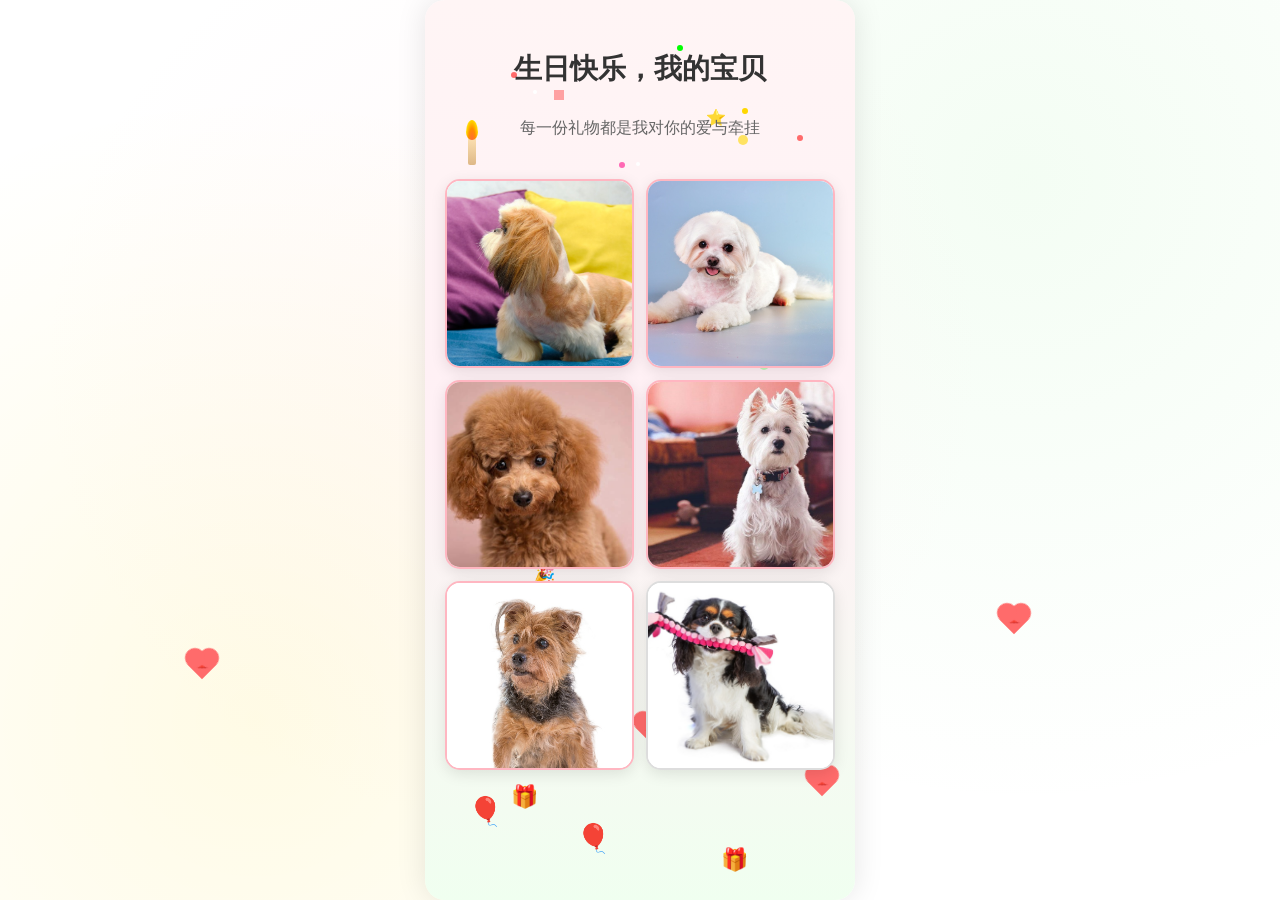
==== index.html @ 4d5ad3cc "Add multiple card designs with scratch effects and enlargement feature" ====
<!DOCTYPE html>
<html lang="zh-CN">
<head>
    <meta charset="UTF-8">
    <meta name="viewport" content="width=device-width, initial-scale=1.0, maximum-scale=1.0, user-scalable=no">
    <title>生日快乐，我的宝贝</title>
    <style>
        * {
            margin: 0;
            padding: 0;
            box-sizing: border-box;
        }
        
        body {
            font-family: 'Arial', sans-serif;
            background: linear-gradient(135deg, #f9f5e9 0%, #e8f5e8 100%);
            min-height: 100vh;
            overflow-x: hidden;
            background-image:
                radial-gradient(circle at 20% 80%, rgba(255, 215, 0, 0.1) 0%, transparent 50%),
                radial-gradient(circle at 80% 20%, rgba(144, 238, 144, 0.1) 0%, transparent 50%),
                radial-gradient(circle at 40% 40%, rgba(255, 192, 203, 0.1) 0%, transparent 50%);
        }

        /* 主页面样式 */
        .main-container {
            max-width: 430px;
            margin: 0 auto;
            padding: 20px;
            min-height: 100vh;
            background: linear-gradient(180deg, #fff5f5 0%, #fff0f5 50%, #f0fff0 100%);
            position: relative;
            box-shadow: 0 0 30px rgba(0, 0, 0, 0.1);
            border-radius: 20px;
            overflow: hidden;
        }

        .birthday-bg {
            position: absolute;
            top: 0;
            left: 0;
            width: 100%;
            height: 100%;
            pointer-events: none;
            z-index: 0;
        }

        .candle {
            position: absolute;
            width: 8px;
            height: 30px;
            background: linear-gradient(180deg, #ffe4b5 0%, #deb887 100%);
            border-radius: 2px;
        }

        .candle::before {
            content: '';
            position: absolute;
            top: -15px;
            left: 50%;
            transform: translateX(-50%);
            width: 12px;
            height: 20px;
            background: radial-gradient(ellipse at bottom, #ff6b35 0%, #ff8c00 40%, #ffd700 70%, transparent 100%);
            border-radius: 50% 50% 50% 50% / 60% 60% 40% 40%;
            animation: flicker 0.5s ease-in-out infinite alternate;
        }

        @keyframes flicker {
            0% { transform: translateX(-50%) scale(1) rotate(-2deg); opacity: 1; }
            50% { transform: translateX(-50%) scale(1.1, 0.9) rotate(1deg); opacity: 0.9; }
            100% { transform: translateX(-50%) scale(0.95, 1.05) rotate(-1deg); opacity: 1; }
        }

        .candle:nth-child(1) { top: 15%; left: 10%; }
        .candle:nth-child(2) { top: 25%; right: 15%; }
        .candle:nth-child(3) { top: 45%; left: 5%; }
        .candle:nth-child(4) { top: 55%; right: 8%; }

        .bell {
            position: absolute;
            font-size: 20px;
            animation: swing 1s ease-in-out infinite;
        }

        @keyframes swing {
            0%, 100% { transform: rotate(-15deg); }
            50% { transform: rotate(15deg); }
        }

        .bell:nth-child(5) { top: 20%; left: 20%; animation-delay: 0.1s; }
        .bell:nth-child(6) { top: 35%; right: 10%; animation-delay: 0.3s; }

        .confetti {
            position: absolute;
            width: 10px;
            height: 10px;
            opacity: 0.6;
        }

        .confetti:nth-child(7) {
            top: 10%;
            left: 30%;
            background: #ff6b6b;
            animation: fall 3s linear infinite;
        }

        .confetti:nth-child(8) {
            top: 15%;
            right: 25%;
            background: #ffd700;
            border-radius: 50%;
            animation: fall 4s linear infinite;
            animation-delay: 0.5s;
        }

        .confetti:nth-child(9) {
            top: 30%;
            left: 15%;
            background: #ff69b4;
            animation: fall 3.5s linear infinite;
            animation-delay: 1s;
        }

        .confetti:nth-child(10) {
            top: 40%;
            right: 20%;
            background: #98fb98;
            border-radius: 50%;
            animation: fall 4.5s linear infinite;
            animation-delay: 1.5s;
        }

        @keyframes fall {
            0% { transform: translateY(-10px) rotate(0deg); opacity: 0; }
            10% { opacity: 0.6; }
            90% { opacity: 0.6; }
            100% { transform: translateY(400px) rotate(360deg); opacity: 0; }
        }

        .star {
            position: absolute;
            font-size: 16px;
            animation: twinkle 2s ease-in-out infinite;
        }

        @keyframes twinkle {
            0%, 100% { opacity: 0.3; transform: scale(0.8); }
            50% { opacity: 1; transform: scale(1.2); }
        }

        .star:nth-child(11) { top: 12%; right: 30%; animation-delay: 0.2s; }
        .star:nth-child(12) { top: 50%; left: 8%; animation-delay: 0.7s; }
        .star:nth-child(13) { top: 60%; right: 15%; animation-delay: 1.2s; }

        .balloon {
            position: absolute;
            font-size: 28px;
            animation: float 4s ease-in-out infinite;
        }

        @keyframes float {
            0%, 100% { transform: translateY(0) rotate(-5deg); }
            50% { transform: translateY(-15px) rotate(5deg); }
        }

        .balloon:nth-child(14) { bottom: 8%; left: 10%; animation-delay: 0s; }
        .balloon:nth-child(15) { bottom: 15%; right: 12%; animation-delay: 0.5s; }
        .balloon:nth-child(16) { bottom: 5%; left: 35%; animation-delay: 1s; }

        .heart {
            position: absolute;
            font-size: 14px;
            color: #ff6b6b;
            animation: pulse 1.5s ease-in-out infinite;
        }

        @keyframes pulse {
            0%, 100% { transform: scale(1); opacity: 0.6; }
            50% { transform: scale(1.3); opacity: 1; }
        }

        .heart:nth-child(17) { bottom: 25%; left: 15%; animation-delay: 0.2s; }
        .heart:nth-child(18) { bottom: 30%; right: 20%; animation-delay: 0.6s; }
        .heart:nth-child(19) { bottom: 18%; left: 50%; animation-delay: 1s; }
        .heart:nth-child(20) { bottom: 12%; right: 35%; animation-delay: 1.4s; }

        .gift-box {
            position: absolute;
            font-size: 22px;
            animation: bounce 2s ease-in-out infinite;
        }

        @keyframes bounce {
            0%, 100% { transform: translateY(0); }
            50% { transform: translateY(-10px); }
        }

        .gift-box:nth-child(21) { bottom: 3%; right: 25%; animation-delay: 0.3s; }
        .gift-box:nth-child(22) { bottom: 10%; left: 20%; animation-delay: 0.8s; }

        .party-hat {
            position: absolute;
            font-size: 18px;
            animation: wiggle 2s ease-in-out infinite;
        }

        @keyframes wiggle {
            0%, 100% { transform: rotate(-10deg); }
            50% { transform: rotate(10deg); }
        }

        .party-hat:nth-child(23) { bottom: 35%; left: 25%; animation-delay: 0.4s; }
        .party-hat:nth-child(24) { bottom: 28%; right: 30%; animation-delay: 0.9s; }

        .firework {
            position: absolute;
            width: 6px;
            height: 6px;
            border-radius: 50%;
            animation: firework-burst 2s ease-out infinite;
        }

        .firework::before,
        .firework::after {
            content: '';
            position: absolute;
            width: 100%;
            height: 100%;
            border-radius: 50%;
        }

        @keyframes firework-burst {
            0% {
                transform: scale(0);
                opacity: 1;
                box-shadow:
                    0 0 #ff6b6b, 10px 0 #ff6b6b, -10px 0 #ff6b6b,
                    0 10px #ff6b6b, 0 -10px #ff6b6b,
                    7px 7px #ffd700, -7px -7px #ffd700,
                    7px -7px #ffd700, -7px 7px #ffd700;
            }
            50% {
                transform: scale(1);
                opacity: 1;
                box-shadow:
                    0 0 #ff6b6b, 20px 0 #ff6b6b, -20px 0 #ff6b6b,
                    0 20px #ff6b6b, 0 -20px #ff6b6b,
                    14px 14px #ffd700, -14px -14px #ffd700,
                    14px -14px #ffd700, -14px 14px #ffd700;
            }
            100% {
                transform: scale(1.5);
                opacity: 0;
                box-shadow:
                    0 0 transparent, 30px 0 transparent, -30px 0 transparent,
                    0 30px transparent, 0 -30px transparent,
                    21px 21px transparent, -21px -21px transparent,
                    21px -21px transparent, -21px 21px transparent;
            }
        }

        .firework:nth-child(25) { top: 8%; left: 20%; animation-delay: 0s; background: #ff6b6b; }
        .firework:nth-child(26) { top: 12%; right: 25%; animation-delay: 0.6s; background: #ffd700; }
        .firework:nth-child(27) { top: 18%; left: 45%; animation-delay: 1.2s; background: #ff69b4; }
        .firework:nth-child(28) { top: 5%; right: 40%; animation-delay: 0.3s; background: #00ff00; }
        .firework:nth-child(29) { top: 22%; left: 8%; animation-delay: 0.9s; background: #00bfff; }
        .firework:nth-child(30) { top: 15%; right: 12%; animation-delay: 1.5s; background: #ff6b6b; }

        .sparkle {
            position: absolute;
            width: 4px;
            height: 4px;
            background: #fff;
            border-radius: 50%;
            animation: sparkle-shine 1.5s ease-in-out infinite;
        }

        @keyframes sparkle-shine {
            0%, 100% { opacity: 0; transform: scale(0); }
            50% { opacity: 1; transform: scale(1); }
        }

        .sparkle:nth-child(31) { top: 10%; left: 25%; animation-delay: 0.1s; }
        .sparkle:nth-child(32) { top: 20%; right: 30%; animation-delay: 0.4s; }
        .sparkle:nth-child(33) { top: 8%; left: 60%; animation-delay: 0.7s; }
        .sparkle:nth-child(34) { top: 25%; left: 40%; animation-delay: 1s; }
        .sparkle:nth-child(35) { top: 18%; right: 50%; animation-delay: 1.3s; }
        .sparkle:nth-child(36) { top: 30%; left: 15%; animation-delay: 0.2s; }
        .sparkle:nth-child(37) { top: 35%; right: 25%; animation-delay: 0.5s; }
        .sparkle:nth-child(38) { top: 28%; left: 55%; animation-delay: 0.8s; }

        .main-container > *:not(.birthday-bg) {
            position: relative;
            z-index: 1;
        }
        
        h1 {
            text-align: center;
            color: #333;
            margin: 30px 0;
            font-size: 28px;
        }
        
        .subtitle {
            text-align: center;
            color: #666;
            margin-bottom: 40px;
            font-size: 16px;
        }
        
        /* 卡片容器 */
        .cards-container {
            display: grid;
            grid-template-columns: repeat(2, 1fr);
            gap: 12px;
            margin-bottom: 20px;
        }
        
        /* 卡片样式 */
        .gift-card {
            position: relative;
            width: 100%;
            aspect-ratio: 1/1;
            border-radius: 15px;
            overflow: hidden;
            box-shadow: 0 4px 15px rgba(0, 0, 0, 0.1);
            cursor: pointer;
            transition: transform 0.3s ease;
            background-color: #fff;
            border: 2px solid #ffb6c1;
        }
        
        .gift-card:hover {
            transform: translateY(-5px);
        }

        /* 特殊礼物卡片样式 - 初始状态 */
        .gift-card.special-gift {
            border: 2px solid #ddd;
            transition: all 0.5s ease;
        }

        /* 刮开后的金色光晕效果 */
        .gift-card.special-gift.scratched {
            border: 3px solid #ffd700;
            box-shadow: 0 0 20px rgba(255, 215, 0, 0.5);
            animation: specialGlow 2s ease-in-out infinite;
        }

        @keyframes specialGlow {
            0%, 100% {
                box-shadow: 0 0 20px rgba(255, 215, 0, 0.5), 0 0 40px rgba(255, 215, 0, 0.3);
            }
            50% {
                box-shadow: 0 0 30px rgba(255, 215, 0, 0.8), 0 0 60px rgba(255, 215, 0, 0.5);
            }
        }

        .special-badge {
            position: absolute;
            top: 5px;
            right: 5px;
            font-size: 20px;
            opacity: 0;
            transition: opacity 0.5s ease;
            z-index: 5;
        }

        .gift-card.special-gift.scratched .special-badge {
            opacity: 1;
            animation: badgeBounce 1s ease-in-out infinite;
        }

        @keyframes badgeBounce {
            0%, 100% { transform: scale(1) rotate(0deg); }
            50% { transform: scale(1.2) rotate(10deg); }
        }

        /* 特殊礼物模态框效果 */
        .gift-card.special-gift.modal-active {
            position: fixed;
            top: 50%;
            left: 50%;
            transform: translate(-50%, -50%) scale(1);
            width: 90%;
            max-width: 400px;
            height: auto;
            aspect-ratio: 1/1;
            z-index: 2000;
            animation: modalExpand 0.6s ease-out forwards;
        }

        @keyframes modalExpand {
            0% {
                transform: translate(-50%, -50%) scale(0.5);
                opacity: 0;
            }
            50% {
                transform: translate(-50%, -50%) scale(1.1);
            }
            100% {
                transform: translate(-50%, -50%) scale(1);
                opacity: 1;
            }
        }

        /* 模态框遮罩层 */
        .modal-overlay {
            display: none;
            position: fixed;
            top: 0;
            left: 0;
            width: 100%;
            height: 100%;
            background: rgba(0, 0, 0, 0.7);
            z-index: 1999;
            opacity: 0;
            transition: opacity 0.3s ease;
        }

        .modal-overlay.show {
            display: block;
            opacity: 1;
        }
        
        .card-image {
            width: 100%;
            height: 100%;
            object-fit: cover;
        }
        
        /* 卡片内容 */
        .card-content {
            position: relative;
            width: 100%;
            height: 100%;
            display: flex;
            flex-direction: column;
            align-items: center;
            justify-content: center;
            padding: 15px;
            text-align: center;
        }
        
        .card-icon {
            font-size: 70px;
            line-height: 1;
        }
        

        
        /* 刮刮乐效果 */
        .scratch-overlay {
            position: absolute;
            top: 0;
            left: 0;
            width: 100%;
            height: 100%;
            z-index: 10;
            opacity: 1;
            transition: opacity 0.5s ease;
            background-size: cover;
            background-position: center;
            background-color: #fff;
        }

        /* 自定义狗狗覆盖层 */
        .scratch-overlay.card1 {
            background-image: url('images/Card Cover/1074137029872582679~tplv-be4g95zd3a-image.jpeg');
        }

        .scratch-overlay.card2 {
            background-image: url('images/Card Cover/1721427659778686997~tplv-be4g95zd3a-image.jpeg');
        }

        .scratch-overlay.card3 {
            background-image: url('images/Card Cover/2aaf4ccc4c0dff3f1ca4dad74bcd30a3~tplv-be4g95zd3a-image.jpeg');
        }

        .scratch-overlay.card4 {
            background-image: url('images/Card Cover/2e49e2acd0df416356580b0864278e02~tplv-be4g95zd3a-image.jpeg');
        }

        .scratch-overlay.card5 {
            background-image: url('images/Card Cover/936717592625545275~tplv-be4g95zd3a-image.jpeg');
        }

        .scratch-overlay.card6 {
            background-image: url('images/Card Cover/949624132555505673~tplv-be4g95zd3a-image.jpeg');
        }

        /* 网格图案覆盖层 */
        .scratch-overlay.grid {
            background: linear-gradient(45deg, #ffb6c1 25%, #ffc0cb 25%, #ffc0cb 50%, #ffb6c1 50%, #ffb6c1 75%, #ffc0cb 75%, #ffc0cb 100%);
            background-size: 28.28px 28.28px;
            animation: scratchPattern 3s linear infinite;
        }
        
        /* 粉色波点覆盖层 */
        .scratch-overlay.polka {
            background-image: radial-gradient(#ff69b4 2px, transparent 2px);
            background-size: 20px 20px;
            background-color: #ffb6c1;
            animation: polkaPattern 4s linear infinite;
        }
        
        /* 彩虹渐变覆盖层 */
        .scratch-overlay.rainbow {
            background: linear-gradient(45deg, #ff6b6b, #4ecdc4, #45b7d1, #ff9ff3, #feca57, #ff6b6b);
            background-size: 400% 400%;
            animation: rainbowGradient 8s ease infinite;
        }
        
        /* 动画效果 */
        @keyframes scratchPattern {
            0% {
                background-position: 0 0;
            }
            100% {
                background-position: 28.28px 28.28px;
            }
        }
        
        @keyframes polkaPattern {
            0% {
                background-position: 0 0;
            }
            100% {
                background-position: 20px 20px;
            }
        }
        
        @keyframes rainbowGradient {
            0% {
                background-position: 0% 50%;
            }
            50% {
                background-position: 100% 50%;
            }
            100% {
                background-position: 0% 50%;
            }
        }
        

        
        .scratch-area {
            position: absolute;
            top: 0;
            left: 0;
            width: 100%;
            height: 100%;
            z-index: 20;
            cursor: pointer;
        }
        
        /* 详情页样式 */
        .detail-page {
            display: none;
            position: fixed;
            top: 0;
            left: 0;
            width: 100%;
            height: 100%;
            background: rgba(0, 0, 0, 0.9);
            z-index: 1000;
            overflow-y: auto;
        }
        
        .detail-content {
            max-width: 430px;
            margin: 0 auto;
            padding: 40px 20px;
            color: white;
        }
        
        .close-btn {
            position: absolute;
            top: 20px;
            right: 20px;
            font-size: 30px;
            color: white;
            cursor: pointer;
        }
        
        .detail-image {
            width: 100%;
            border-radius: 10px;
            margin-bottom: 20px;
        }
        
        .detail-title {
            font-size: 24px;
            margin-bottom: 15px;
        }
        
        .detail-description {
            font-size: 16px;
            line-height: 1.5;
            margin-bottom: 20px;
        }
        
        /* 视频页面样式 */
        .video-container {
            position: relative;
            width: 100%;
            padding-bottom: 56.25%;
            margin: 20px 0;
        }
        
        .video-container iframe {
            position: absolute;
            top: 0;
            left: 0;
            width: 100%;
            height: 100%;
            border-radius: 10px;
        }
        
        /* 密码输入样式 */
        .password-container {
            text-align: center;
            margin: 50px 0;
        }
        
        .password-input {
            padding: 10px;
            font-size: 18px;
            border: 2px solid #ccc;
            border-radius: 5px;
            margin: 10px 0;
        }
        
        .password-btn {
            padding: 10px 20px;
            font-size: 16px;
            background: #ff6b6b;
            color: white;
            border: none;
            border-radius: 5px;
            cursor: pointer;
        }
        
        /* 爱情quiz样式 */
        .quiz-container {
            margin: 30px 0;
        }
        
        .quiz-question {
            margin-bottom: 20px;
        }
        
        .quiz-options {
            margin: 10px 0;
        }
        
        .quiz-option {
            display: block;
            margin: 5px 0;
            padding: 10px;
            background: rgba(255, 255, 255, 0.1);
            border-radius: 5px;
            cursor: pointer;
        }
        
        .quiz-option:hover {
            background: rgba(255, 255, 255, 0.2);
        }
        
        .quiz-submit {
            padding: 10px 20px;
            font-size: 16px;
            background: #ff6b6b;
            color: white;
            border: none;
            border-radius: 5px;
            cursor: pointer;
            margin-top: 20px;
        }
        
        /* 爱心动画 */
        .heart {
            position: fixed;
            width: 20px;
            height: 20px;
            background: #ff6b6b;
            transform: rotate(45deg);
            z-index: 9999;
            pointer-events: none;
        }
        
        .heart::before,
        .heart::after {
            content: '';
            position: absolute;
            width: 20px;
            height: 20px;
            background: #ff6b6b;
            border-radius: 50%;
        }
        
        .heart::before {
            top: -10px;
            left: 0;
        }
        
        .heart::after {
            top: 0;
            left: -10px;
        }
        
        /* 响应式设计 */
        @media (max-width: 430px) {
            .main-container {
                max-width: 100%;
                padding: 10px;
            }
            
            .cards-container {
                gap: 10px;
            }
            
            h1 {
                font-size: 24px;
            }
        }
    </style>
</head>
<body>
    <!-- 主页面 -->
    <div class="main-container">
        <div class="birthday-bg">
            <div class="candle"></div>
            <div class="candle"></div>
            <div class="candle"></div>
            <div class="candle"></div>
            <div class="bell">🔔</div>
            <div class="bell">🔔</div>
            <div class="confetti"></div>
            <div class="confetti"></div>
            <div class="confetti"></div>
            <div class="confetti"></div>
            <div class="star">⭐</div>
            <div class="star">⭐</div>
            <div class="star">⭐</div>
            <div class="balloon">🎈</div>
            <div class="balloon">🎈</div>
            <div class="balloon">🎈</div>
            <div class="heart">❤️</div>
            <div class="heart">❤️</div>
            <div class="heart">❤️</div>
            <div class="heart">❤️</div>
            <div class="gift-box">🎁</div>
            <div class="gift-box">🎁</div>
            <div class="party-hat">🎉</div>
            <div class="party-hat">🎊</div>
            <div class="firework"></div>
            <div class="firework"></div>
            <div class="firework"></div>
            <div class="firework"></div>
            <div class="firework"></div>
            <div class="firework"></div>
            <div class="sparkle"></div>
            <div class="sparkle"></div>
            <div class="sparkle"></div>
            <div class="sparkle"></div>
            <div class="sparkle"></div>
            <div class="sparkle"></div>
            <div class="sparkle"></div>
            <div class="sparkle"></div>
        </div>
        <h1>生日快乐，我的宝贝</h1>
        <p class="subtitle">每一份礼物都是我对你的爱与牵挂</p>
        
        <div class="cards-container">
            <!-- 生日蛋糕卡片 -->
            <div class="gift-card" data-id="cake">
                <div class="card-content">
                    <div class="card-icon">🎂</div>
                </div>
                <div class="scratch-overlay card1"></div>
                <div class="scratch-area"></div>
            </div>

            <!-- 高跟鞋卡片 -->
            <div class="gift-card" data-id="heels">
                <div class="card-content">
                    <div class="card-icon">👠</div>
                </div>
                <div class="scratch-overlay card2"></div>
                <div class="scratch-area"></div>
            </div>

            <!-- 瑜伽服卡片 -->
            <div class="gift-card" data-id="yoga">
                <div class="card-content">
                    <div class="card-icon">🧘‍♀️</div>
                </div>
                <div class="scratch-overlay card3"></div>
                <div class="scratch-area"></div>
            </div>

            <!-- 舞蹈视频卡片 -->
            <div class="gift-card" data-id="video">
                <div class="card-content">
                    <div class="card-icon">💃</div>
                </div>
                <div class="scratch-overlay card4"></div>
                <div class="scratch-area"></div>
            </div>

            <!-- 防晒口罩卡片 -->
            <div class="gift-card" data-id="mask">
                <div class="card-content">
                    <div class="card-icon">🌞</div>
                </div>
                <div class="scratch-overlay card5"></div>
                <div class="scratch-area"></div>
            </div>

            <!-- 特殊礼物卡片 -->
            <div class="gift-card special-gift" data-id="special">
                <div class="card-content">
                    <div class="card-icon">🎁</div>
                </div>
                <div class="scratch-overlay card6"></div>
                <div class="scratch-area"></div>
                <div class="special-badge">✨</div>
            </div>
        </div>
    </div>

    <!-- 特殊礼物模态框遮罩层 -->
    <div class="modal-overlay" id="specialModalOverlay"></div>

    <!-- 详情页 -->
    <div class="detail-page" id="detailPage">
        <span class="close-btn" onclick="closeDetail()">&times;</span>
        <div class="detail-content" id="detailContent">
            <!-- 内容将通过JavaScript动态填充 -->
        </div>
    </div>
    
    <!-- 背景音乐 -->
    <audio id="bgMusic" loop autoplay>
        <source src="https://www.soundhelix.com/examples/mp3/SoundHelix-Song-1.mp3" type="audio/mpeg">
    </audio>
    
    <script>
        // 礼物数据
        const gifts = {
            cake: {
                title: "甜蜜生日蛋糕",
                description: "为你定制的专属生日蛋糕，希望它能像我们的爱情一样甜蜜。每一口都充满我的心意，愿你的每一天都如蛋糕般美好。",
                image: "https://picsum.photos/seed/cake/800/600"
            },
            yoga: {
                title: "瑜伽服",
                description: "知道你喜欢运动，特意为你挑选了这套瑜伽服。它不仅舒适透气，更能展现你优美的曲线。希望你在运动时能感受到我的陪伴。",
                image: "images/yoga/_cgi-bin_mmwebwx-bin_webwxgetmsgimg__&MsgID=677578481529762707&skey=@crypt_e629852_9c547e47981c5c42c902bdc81ec6ca4d&mmweb_appid=wx_webfilehelper.jfif"
            },
            mask: {
                title: "防晒口罩",
                description: "夏天快到了，为你准备了这款防晒口罩，保护你娇嫩的肌肤免受紫外线伤害。就像我一直想保护你一样，让你在阳光下也能自信美丽。",
                image: "https://picsum.photos/seed/mask/800/600"
            },
            heels: {
                title: "优雅高跟鞋",
                description: "这双高跟鞋能让你更加优雅动人，就像你在我心中的样子。每一步都踩在我的心上，愿你穿着它走向更加美好的未来。",
                image: "https://picsum.photos/seed/heels/800/600"
            },
            video: {
                title: "专属舞蹈视频",
                description: "这是我为你精心准备的舞蹈视频，每一个动作都承载着我对你的爱，希望你能感受到我的用心。",
                isVideo: true,
                videoUrl: "images/video/637875996.mp4"
            },
            special: {
                title: "神秘特别礼物",
                description: "这是一份独一无二的惊喜！它代表着我们之间的特殊纽带，是我为你精心挑选的最特别的礼物。",
                image: "images/Card Cover/949624132555505673~tplv-be4g95zd3a-image.jpeg",
                isSpecial: true
            }
        };
        
        // 刮刮乐功能
        document.querySelectorAll('.scratch-area').forEach(area => {
            const card = area.closest('.gift-card');
            const overlay = card.querySelector('.scratch-overlay');
            let isScratching = false;
            let scratchProgress = 0;

            // 鼠标事件
            area.addEventListener('mousedown', function(e) {
                isScratching = true;
                area.dataset.scratching = 'true';
                scratch(e);
            });

            document.addEventListener('mousemove', function(e) {
                if (isScratching) {
                    scratch(e);
                }
            });

            document.addEventListener('mouseup', function() {
                isScratching = false;
                setTimeout(() => { area.dataset.scratching = 'false'; }, 100);
            });

            // 触摸事件
            area.addEventListener('touchstart', function(e) {
                isScratching = true;
                area.dataset.scratching = 'true';
                scratch(e.touches[0]);
                e.preventDefault();
            });

            area.addEventListener('touchmove', function(e) {
                if (isScratching) {
                    scratch(e.touches[0]);
                    e.preventDefault();
                }
            });

            area.addEventListener('touchend', function() {
                isScratching = false;
                setTimeout(() => { area.dataset.scratching = 'false'; }, 100);
            });

            function scratch(e) {
                const rect = overlay.getBoundingClientRect();
                const x = e.clientX;
                const y = e.clientY;

                // 计算相对于overlay的位置
                const relativeX = x - rect.left;
                const relativeY = y - rect.top;

                // 创建刮开效果 - 使用白色圆形div
                const circle = document.createElement('div');
                circle.style.position = 'absolute';
                circle.style.width = '60px';
                circle.style.height = '60px';
                circle.style.borderRadius = '50%';
                circle.style.backgroundColor = 'rgba(255, 255, 255, 0.95)';
                circle.style.left = (relativeX - 30) + 'px';
                circle.style.top = (relativeY - 30) + 'px';
                circle.style.pointerEvents = 'none';
                circle.style.zIndex = '15';

                overlay.appendChild(circle);

                // 计算刮开进度
                scratchProgress += 0.8;
                if (scratchProgress >= 60) {
                    // 刮开完成，显示卡片内容
                    overlay.style.opacity = '0';
                    overlay.style.pointerEvents = 'none';

                    // 检查是否是特殊礼物卡片
                    if (card.classList.contains('special-gift')) {
                        // 添加金色光晕效果
                        card.classList.add('scratched');
                    }

                    // 所有卡片都添加放大效果
                    card.classList.add('enlarged');

                    // 2秒后移除放大效果
                    setTimeout(() => {
                        card.classList.remove('enlarged');
                    }, 2000);
                }
            }
        });
        
        // 卡片点击事件
        document.querySelectorAll('.gift-card').forEach(card => {
            const area = card.querySelector('.scratch-area');

            card.addEventListener('click', function(e) {
                // 如果正在刮擦，不触发点击
                if (area.dataset.scratching === 'true') {
                    return;
                }

                const overlay = this.querySelector('.scratch-overlay');
                // 只有当刮开覆盖层后才能点击进入详情
                // 检查opacity是否为0（刮开后的状态）
                if (overlay && overlay.style.opacity !== '0') {
                    return; // 刮开覆盖层之前不允许点击
                }

                const giftId = this.dataset.id;
                showDetail(giftId);
            });
        });
        
        // 显示详情页
        function showDetail(giftId) {
            const gift = gifts[giftId];
            const detailContent = document.getElementById('detailContent');
            
            let content = '';
            if (gift.isVideo) {
                content = `
                    <h2 class="detail-title">${gift.title}</h2>
                    <div class="video-container">
                        <video controls autoplay style="width: 100%; border-radius: 10px;">
                            <source src="${gift.videoUrl}" type="video/mp4">
                            您的浏览器不支持视频播放
                        </video>
                    </div>
                    <p class="detail-description">${gift.description}</p>
                `;
            } else if (gift.isSpecial) {
                content = `
                    <h2 class="detail-title">${gift.title}</h2>
                    <div class="special-gift-container" style="text-align: center; padding: 20px;">
                        <div style="font-size: 80px; margin: 20px 0; animation: giftPulse 1.5s ease-in-out infinite;">🎁</div>
                        <p class="detail-description" style="font-size: 18px; color: #ff6b6b; font-weight: bold;">${gift.description}</p>
                        <div style="margin-top: 30px; padding: 20px; background: linear-gradient(135deg, #fff5f5, #fff0f5); border-radius: 15px; border: 2px dashed #ffb6c1;">
                            <p style="font-size: 16px; color: #666;">💝 请查看你的实体礼物包裹</p>
                            <p style="font-size: 14px; color: #999; margin-top: 10px;">这份数字卡片只是预告，真正的惊喜正在等待你！</p>
                        </div>
                    </div>
                    <style>
                        @keyframes giftPulse {
                            0%, 100% { transform: scale(1); }
                            50% { transform: scale(1.1); }
                        }
                    </style>
                `;
            } else {
                content = `
                    <h2 class="detail-title">${gift.title}</h2>
                    <img src="${gift.image}" alt="${gift.title}" class="detail-image">
                    <p class="detail-description">${gift.description}</p>
                `;
            }
            
            detailContent.innerHTML = content;
            document.getElementById('detailPage').style.display = 'block';
        }
        
        // 关闭详情页
        function closeDetail() {
            document.getElementById('detailPage').style.display = 'none';
        }
        
        // 显示密码提示
        // 爱心动画
        document.addEventListener('click', function(e) {
            createHeart(e.clientX, e.clientY);
        });
        
        function createHeart(x, y) {
            const heart = document.createElement('div');
            heart.className = 'heart';
            heart.style.left = x + 'px';
            heart.style.top = y + 'px';
            document.body.appendChild(heart);
            
            // 动画
            heart.style.animation = 'heartFloat 3s ease-out forwards';
            
            setTimeout(() => {
                heart.remove();
            }, 3000);
        }
        
        // 添加动画样式
        const style = document.createElement('style');
        style.textContent = `
            @keyframes heartFloat {
                0% {
                    transform: rotate(45deg) scale(1);
                    opacity: 1;
                }
                100% {
                    transform: rotate(45deg) scale(0.5) translateY(-100px);
                    opacity: 0;
                }
            }
        `;
        document.head.appendChild(style);
        
        // 自动播放音乐
        window.addEventListener('load', function() {
            const music = document.getElementById('bgMusic');
            music.volume = 0.3;
            // 尝试播放音乐
            music.play().catch(e => {
                console.log('需要用户交互才能播放音乐');
            });
        });
        
        // 点击页面时播放音乐
        document.addEventListener('click', function() {
            const music = document.getElementById('bgMusic');
            if (music.paused) {
                music.play();
            }
        });
    </script>
</body>
</html>
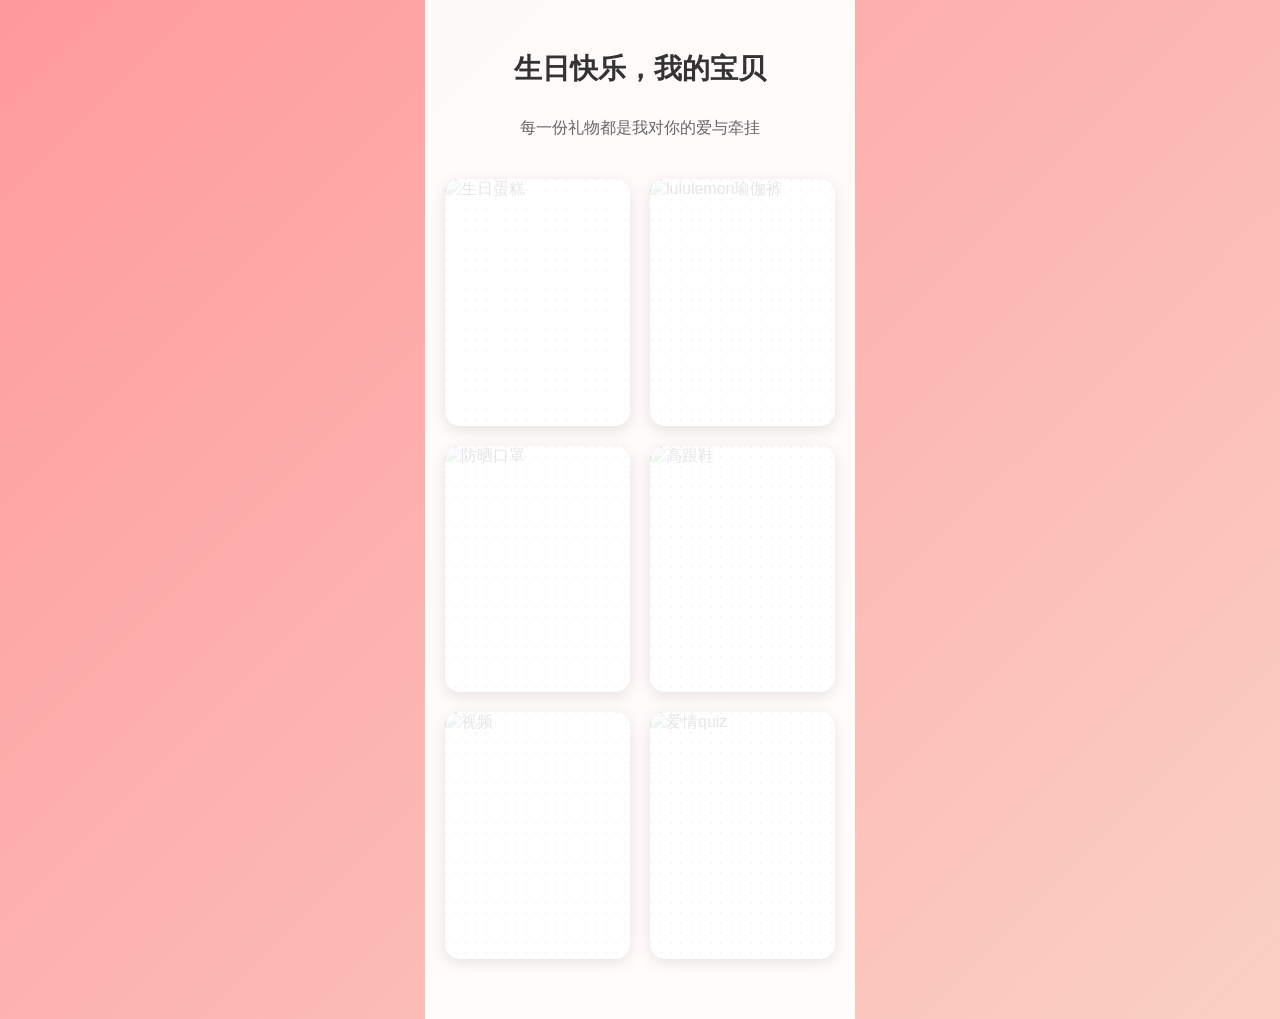
==== commit ff315af9: "Fix mobile click issue by hiding scratch area after scratching" ====
--- a/index.html
+++ b/index.html
@@ -13,286 +13,19 @@
         
         body {
             font-family: 'Arial', sans-serif;
-            background: linear-gradient(135deg, #f9f5e9 0%, #e8f5e8 100%);
+            background: linear-gradient(135deg, #ff9a9e 0%, #fad0c4 99%, #fad0c4 100%);
             min-height: 100vh;
             overflow-x: hidden;
-            background-image:
-                radial-gradient(circle at 20% 80%, rgba(255, 215, 0, 0.1) 0%, transparent 50%),
-                radial-gradient(circle at 80% 20%, rgba(144, 238, 144, 0.1) 0%, transparent 50%),
-                radial-gradient(circle at 40% 40%, rgba(255, 192, 203, 0.1) 0%, transparent 50%);
-        }
-
+        }
+        
         /* 主页面样式 */
         .main-container {
             max-width: 430px;
             margin: 0 auto;
             padding: 20px;
             min-height: 100vh;
-            background: linear-gradient(180deg, #fff5f5 0%, #fff0f5 50%, #f0fff0 100%);
+            background: rgba(255, 255, 255, 0.95);
             position: relative;
-            box-shadow: 0 0 30px rgba(0, 0, 0, 0.1);
-            border-radius: 20px;
-            overflow: hidden;
-        }
-
-        .birthday-bg {
-            position: absolute;
-            top: 0;
-            left: 0;
-            width: 100%;
-            height: 100%;
-            pointer-events: none;
-            z-index: 0;
-        }
-
-        .candle {
-            position: absolute;
-            width: 8px;
-            height: 30px;
-            background: linear-gradient(180deg, #ffe4b5 0%, #deb887 100%);
-            border-radius: 2px;
-        }
-
-        .candle::before {
-            content: '';
-            position: absolute;
-            top: -15px;
-            left: 50%;
-            transform: translateX(-50%);
-            width: 12px;
-            height: 20px;
-            background: radial-gradient(ellipse at bottom, #ff6b35 0%, #ff8c00 40%, #ffd700 70%, transparent 100%);
-            border-radius: 50% 50% 50% 50% / 60% 60% 40% 40%;
-            animation: flicker 0.5s ease-in-out infinite alternate;
-        }
-
-        @keyframes flicker {
-            0% { transform: translateX(-50%) scale(1) rotate(-2deg); opacity: 1; }
-            50% { transform: translateX(-50%) scale(1.1, 0.9) rotate(1deg); opacity: 0.9; }
-            100% { transform: translateX(-50%) scale(0.95, 1.05) rotate(-1deg); opacity: 1; }
-        }
-
-        .candle:nth-child(1) { top: 15%; left: 10%; }
-        .candle:nth-child(2) { top: 25%; right: 15%; }
-        .candle:nth-child(3) { top: 45%; left: 5%; }
-        .candle:nth-child(4) { top: 55%; right: 8%; }
-
-        .bell {
-            position: absolute;
-            font-size: 20px;
-            animation: swing 1s ease-in-out infinite;
-        }
-
-        @keyframes swing {
-            0%, 100% { transform: rotate(-15deg); }
-            50% { transform: rotate(15deg); }
-        }
-
-        .bell:nth-child(5) { top: 20%; left: 20%; animation-delay: 0.1s; }
-        .bell:nth-child(6) { top: 35%; right: 10%; animation-delay: 0.3s; }
-
-        .confetti {
-            position: absolute;
-            width: 10px;
-            height: 10px;
-            opacity: 0.6;
-        }
-
-        .confetti:nth-child(7) {
-            top: 10%;
-            left: 30%;
-            background: #ff6b6b;
-            animation: fall 3s linear infinite;
-        }
-
-        .confetti:nth-child(8) {
-            top: 15%;
-            right: 25%;
-            background: #ffd700;
-            border-radius: 50%;
-            animation: fall 4s linear infinite;
-            animation-delay: 0.5s;
-        }
-
-        .confetti:nth-child(9) {
-            top: 30%;
-            left: 15%;
-            background: #ff69b4;
-            animation: fall 3.5s linear infinite;
-            animation-delay: 1s;
-        }
-
-        .confetti:nth-child(10) {
-            top: 40%;
-            right: 20%;
-            background: #98fb98;
-            border-radius: 50%;
-            animation: fall 4.5s linear infinite;
-            animation-delay: 1.5s;
-        }
-
-        @keyframes fall {
-            0% { transform: translateY(-10px) rotate(0deg); opacity: 0; }
-            10% { opacity: 0.6; }
-            90% { opacity: 0.6; }
-            100% { transform: translateY(400px) rotate(360deg); opacity: 0; }
-        }
-
-        .star {
-            position: absolute;
-            font-size: 16px;
-            animation: twinkle 2s ease-in-out infinite;
-        }
-
-        @keyframes twinkle {
-            0%, 100% { opacity: 0.3; transform: scale(0.8); }
-            50% { opacity: 1; transform: scale(1.2); }
-        }
-
-        .star:nth-child(11) { top: 12%; right: 30%; animation-delay: 0.2s; }
-        .star:nth-child(12) { top: 50%; left: 8%; animation-delay: 0.7s; }
-        .star:nth-child(13) { top: 60%; right: 15%; animation-delay: 1.2s; }
-
-        .balloon {
-            position: absolute;
-            font-size: 28px;
-            animation: float 4s ease-in-out infinite;
-        }
-
-        @keyframes float {
-            0%, 100% { transform: translateY(0) rotate(-5deg); }
-            50% { transform: translateY(-15px) rotate(5deg); }
-        }
-
-        .balloon:nth-child(14) { bottom: 8%; left: 10%; animation-delay: 0s; }
-        .balloon:nth-child(15) { bottom: 15%; right: 12%; animation-delay: 0.5s; }
-        .balloon:nth-child(16) { bottom: 5%; left: 35%; animation-delay: 1s; }
-
-        .heart {
-            position: absolute;
-            font-size: 14px;
-            color: #ff6b6b;
-            animation: pulse 1.5s ease-in-out infinite;
-        }
-
-        @keyframes pulse {
-            0%, 100% { transform: scale(1); opacity: 0.6; }
-            50% { transform: scale(1.3); opacity: 1; }
-        }
-
-        .heart:nth-child(17) { bottom: 25%; left: 15%; animation-delay: 0.2s; }
-        .heart:nth-child(18) { bottom: 30%; right: 20%; animation-delay: 0.6s; }
-        .heart:nth-child(19) { bottom: 18%; left: 50%; animation-delay: 1s; }
-        .heart:nth-child(20) { bottom: 12%; right: 35%; animation-delay: 1.4s; }
-
-        .gift-box {
-            position: absolute;
-            font-size: 22px;
-            animation: bounce 2s ease-in-out infinite;
-        }
-
-        @keyframes bounce {
-            0%, 100% { transform: translateY(0); }
-            50% { transform: translateY(-10px); }
-        }
-
-        .gift-box:nth-child(21) { bottom: 3%; right: 25%; animation-delay: 0.3s; }
-        .gift-box:nth-child(22) { bottom: 10%; left: 20%; animation-delay: 0.8s; }
-
-        .party-hat {
-            position: absolute;
-            font-size: 18px;
-            animation: wiggle 2s ease-in-out infinite;
-        }
-
-        @keyframes wiggle {
-            0%, 100% { transform: rotate(-10deg); }
-            50% { transform: rotate(10deg); }
-        }
-
-        .party-hat:nth-child(23) { bottom: 35%; left: 25%; animation-delay: 0.4s; }
-        .party-hat:nth-child(24) { bottom: 28%; right: 30%; animation-delay: 0.9s; }
-
-        .firework {
-            position: absolute;
-            width: 6px;
-            height: 6px;
-            border-radius: 50%;
-            animation: firework-burst 2s ease-out infinite;
-        }
-
-        .firework::before,
-        .firework::after {
-            content: '';
-            position: absolute;
-            width: 100%;
-            height: 100%;
-            border-radius: 50%;
-        }
-
-        @keyframes firework-burst {
-            0% {
-                transform: scale(0);
-                opacity: 1;
-                box-shadow:
-                    0 0 #ff6b6b, 10px 0 #ff6b6b, -10px 0 #ff6b6b,
-                    0 10px #ff6b6b, 0 -10px #ff6b6b,
-                    7px 7px #ffd700, -7px -7px #ffd700,
-                    7px -7px #ffd700, -7px 7px #ffd700;
-            }
-            50% {
-                transform: scale(1);
-                opacity: 1;
-                box-shadow:
-                    0 0 #ff6b6b, 20px 0 #ff6b6b, -20px 0 #ff6b6b,
-                    0 20px #ff6b6b, 0 -20px #ff6b6b,
-                    14px 14px #ffd700, -14px -14px #ffd700,
-                    14px -14px #ffd700, -14px 14px #ffd700;
-            }
-            100% {
-                transform: scale(1.5);
-                opacity: 0;
-                box-shadow:
-                    0 0 transparent, 30px 0 transparent, -30px 0 transparent,
-                    0 30px transparent, 0 -30px transparent,
-                    21px 21px transparent, -21px -21px transparent,
-                    21px -21px transparent, -21px 21px transparent;
-            }
-        }
-
-        .firework:nth-child(25) { top: 8%; left: 20%; animation-delay: 0s; background: #ff6b6b; }
-        .firework:nth-child(26) { top: 12%; right: 25%; animation-delay: 0.6s; background: #ffd700; }
-        .firework:nth-child(27) { top: 18%; left: 45%; animation-delay: 1.2s; background: #ff69b4; }
-        .firework:nth-child(28) { top: 5%; right: 40%; animation-delay: 0.3s; background: #00ff00; }
-        .firework:nth-child(29) { top: 22%; left: 8%; animation-delay: 0.9s; background: #00bfff; }
-        .firework:nth-child(30) { top: 15%; right: 12%; animation-delay: 1.5s; background: #ff6b6b; }
-
-        .sparkle {
-            position: absolute;
-            width: 4px;
-            height: 4px;
-            background: #fff;
-            border-radius: 50%;
-            animation: sparkle-shine 1.5s ease-in-out infinite;
-        }
-
-        @keyframes sparkle-shine {
-            0%, 100% { opacity: 0; transform: scale(0); }
-            50% { opacity: 1; transform: scale(1); }
-        }
-
-        .sparkle:nth-child(31) { top: 10%; left: 25%; animation-delay: 0.1s; }
-        .sparkle:nth-child(32) { top: 20%; right: 30%; animation-delay: 0.4s; }
-        .sparkle:nth-child(33) { top: 8%; left: 60%; animation-delay: 0.7s; }
-        .sparkle:nth-child(34) { top: 25%; left: 40%; animation-delay: 1s; }
-        .sparkle:nth-child(35) { top: 18%; right: 50%; animation-delay: 1.3s; }
-        .sparkle:nth-child(36) { top: 30%; left: 15%; animation-delay: 0.2s; }
-        .sparkle:nth-child(37) { top: 35%; right: 25%; animation-delay: 0.5s; }
-        .sparkle:nth-child(38) { top: 28%; left: 55%; animation-delay: 0.8s; }
-
-        .main-container > *:not(.birthday-bg) {
-            position: relative;
-            z-index: 1;
         }
         
         h1 {
@@ -313,142 +46,31 @@
         .cards-container {
             display: grid;
             grid-template-columns: repeat(2, 1fr);
-            gap: 12px;
-            margin-bottom: 20px;
+            gap: 20px;
+            margin-bottom: 40px;
         }
         
         /* 卡片样式 */
         .gift-card {
             position: relative;
             width: 100%;
-            aspect-ratio: 1/1;
+            aspect-ratio: 3/4;
             border-radius: 15px;
             overflow: hidden;
             box-shadow: 0 4px 15px rgba(0, 0, 0, 0.1);
             cursor: pointer;
             transition: transform 0.3s ease;
-            background-color: #fff;
-            border: 2px solid #ffb6c1;
         }
         
         .gift-card:hover {
             transform: translateY(-5px);
         }
-
-        /* 特殊礼物卡片样式 - 初始状态 */
-        .gift-card.special-gift {
-            border: 2px solid #ddd;
-            transition: all 0.5s ease;
-        }
-
-        /* 刮开后的金色光晕效果 */
-        .gift-card.special-gift.scratched {
-            border: 3px solid #ffd700;
-            box-shadow: 0 0 20px rgba(255, 215, 0, 0.5);
-            animation: specialGlow 2s ease-in-out infinite;
-        }
-
-        @keyframes specialGlow {
-            0%, 100% {
-                box-shadow: 0 0 20px rgba(255, 215, 0, 0.5), 0 0 40px rgba(255, 215, 0, 0.3);
-            }
-            50% {
-                box-shadow: 0 0 30px rgba(255, 215, 0, 0.8), 0 0 60px rgba(255, 215, 0, 0.5);
-            }
-        }
-
-        .special-badge {
-            position: absolute;
-            top: 5px;
-            right: 5px;
-            font-size: 20px;
-            opacity: 0;
-            transition: opacity 0.5s ease;
-            z-index: 5;
-        }
-
-        .gift-card.special-gift.scratched .special-badge {
-            opacity: 1;
-            animation: badgeBounce 1s ease-in-out infinite;
-        }
-
-        @keyframes badgeBounce {
-            0%, 100% { transform: scale(1) rotate(0deg); }
-            50% { transform: scale(1.2) rotate(10deg); }
-        }
-
-        /* 特殊礼物模态框效果 */
-        .gift-card.special-gift.modal-active {
-            position: fixed;
-            top: 50%;
-            left: 50%;
-            transform: translate(-50%, -50%) scale(1);
-            width: 90%;
-            max-width: 400px;
-            height: auto;
-            aspect-ratio: 1/1;
-            z-index: 2000;
-            animation: modalExpand 0.6s ease-out forwards;
-        }
-
-        @keyframes modalExpand {
-            0% {
-                transform: translate(-50%, -50%) scale(0.5);
-                opacity: 0;
-            }
-            50% {
-                transform: translate(-50%, -50%) scale(1.1);
-            }
-            100% {
-                transform: translate(-50%, -50%) scale(1);
-                opacity: 1;
-            }
-        }
-
-        /* 模态框遮罩层 */
-        .modal-overlay {
-            display: none;
-            position: fixed;
-            top: 0;
-            left: 0;
-            width: 100%;
-            height: 100%;
-            background: rgba(0, 0, 0, 0.7);
-            z-index: 1999;
-            opacity: 0;
-            transition: opacity 0.3s ease;
-        }
-
-        .modal-overlay.show {
-            display: block;
-            opacity: 1;
-        }
         
         .card-image {
             width: 100%;
             height: 100%;
             object-fit: cover;
         }
-        
-        /* 卡片内容 */
-        .card-content {
-            position: relative;
-            width: 100%;
-            height: 100%;
-            display: flex;
-            flex-direction: column;
-            align-items: center;
-            justify-content: center;
-            padding: 15px;
-            text-align: center;
-        }
-        
-        .card-icon {
-            font-size: 70px;
-            line-height: 1;
-        }
-        
-
         
         /* 刮刮乐效果 */
         .scratch-overlay {
@@ -457,93 +79,11 @@
             left: 0;
             width: 100%;
             height: 100%;
+            background-image: url('[data-uri]');
+            background-size: 10px 10px;
             z-index: 10;
-            opacity: 1;
-            transition: opacity 0.5s ease;
-            background-size: cover;
-            background-position: center;
-            background-color: #fff;
-        }
-
-        /* 自定义狗狗覆盖层 */
-        .scratch-overlay.card1 {
-            background-image: url('images/Card Cover/1074137029872582679~tplv-be4g95zd3a-image.jpeg');
-        }
-
-        .scratch-overlay.card2 {
-            background-image: url('images/Card Cover/1721427659778686997~tplv-be4g95zd3a-image.jpeg');
-        }
-
-        .scratch-overlay.card3 {
-            background-image: url('images/Card Cover/2aaf4ccc4c0dff3f1ca4dad74bcd30a3~tplv-be4g95zd3a-image.jpeg');
-        }
-
-        .scratch-overlay.card4 {
-            background-image: url('images/Card Cover/2e49e2acd0df416356580b0864278e02~tplv-be4g95zd3a-image.jpeg');
-        }
-
-        .scratch-overlay.card5 {
-            background-image: url('images/Card Cover/936717592625545275~tplv-be4g95zd3a-image.jpeg');
-        }
-
-        .scratch-overlay.card6 {
-            background-image: url('images/Card Cover/949624132555505673~tplv-be4g95zd3a-image.jpeg');
-        }
-
-        /* 网格图案覆盖层 */
-        .scratch-overlay.grid {
-            background: linear-gradient(45deg, #ffb6c1 25%, #ffc0cb 25%, #ffc0cb 50%, #ffb6c1 50%, #ffb6c1 75%, #ffc0cb 75%, #ffc0cb 100%);
-            background-size: 28.28px 28.28px;
-            animation: scratchPattern 3s linear infinite;
-        }
-        
-        /* 粉色波点覆盖层 */
-        .scratch-overlay.polka {
-            background-image: radial-gradient(#ff69b4 2px, transparent 2px);
-            background-size: 20px 20px;
-            background-color: #ffb6c1;
-            animation: polkaPattern 4s linear infinite;
-        }
-        
-        /* 彩虹渐变覆盖层 */
-        .scratch-overlay.rainbow {
-            background: linear-gradient(45deg, #ff6b6b, #4ecdc4, #45b7d1, #ff9ff3, #feca57, #ff6b6b);
-            background-size: 400% 400%;
-            animation: rainbowGradient 8s ease infinite;
-        }
-        
-        /* 动画效果 */
-        @keyframes scratchPattern {
-            0% {
-                background-position: 0 0;
-            }
-            100% {
-                background-position: 28.28px 28.28px;
-            }
-        }
-        
-        @keyframes polkaPattern {
-            0% {
-                background-position: 0 0;
-            }
-            100% {
-                background-position: 20px 20px;
-            }
-        }
-        
-        @keyframes rainbowGradient {
-            0% {
-                background-position: 0% 50%;
-            }
-            50% {
-                background-position: 100% 50%;
-            }
-            100% {
-                background-position: 0% 50%;
-            }
-        }
-        
-
+            opacity: 0.9;
+        }
         
         .scratch-area {
             position: absolute;
@@ -730,110 +270,54 @@
 <body>
     <!-- 主页面 -->
     <div class="main-container">
-        <div class="birthday-bg">
-            <div class="candle"></div>
-            <div class="candle"></div>
-            <div class="candle"></div>
-            <div class="candle"></div>
-            <div class="bell">🔔</div>
-            <div class="bell">🔔</div>
-            <div class="confetti"></div>
-            <div class="confetti"></div>
-            <div class="confetti"></div>
-            <div class="confetti"></div>
-            <div class="star">⭐</div>
-            <div class="star">⭐</div>
-            <div class="star">⭐</div>
-            <div class="balloon">🎈</div>
-            <div class="balloon">🎈</div>
-            <div class="balloon">🎈</div>
-            <div class="heart">❤️</div>
-            <div class="heart">❤️</div>
-            <div class="heart">❤️</div>
-            <div class="heart">❤️</div>
-            <div class="gift-box">🎁</div>
-            <div class="gift-box">🎁</div>
-            <div class="party-hat">🎉</div>
-            <div class="party-hat">🎊</div>
-            <div class="firework"></div>
-            <div class="firework"></div>
-            <div class="firework"></div>
-            <div class="firework"></div>
-            <div class="firework"></div>
-            <div class="firework"></div>
-            <div class="sparkle"></div>
-            <div class="sparkle"></div>
-            <div class="sparkle"></div>
-            <div class="sparkle"></div>
-            <div class="sparkle"></div>
-            <div class="sparkle"></div>
-            <div class="sparkle"></div>
-            <div class="sparkle"></div>
-        </div>
         <h1>生日快乐，我的宝贝</h1>
         <p class="subtitle">每一份礼物都是我对你的爱与牵挂</p>
         
         <div class="cards-container">
             <!-- 生日蛋糕卡片 -->
             <div class="gift-card" data-id="cake">
-                <div class="card-content">
-                    <div class="card-icon">🎂</div>
-                </div>
-                <div class="scratch-overlay card1"></div>
+                <img src="https://picsum.photos/seed/cake/400/600" alt="生日蛋糕" class="card-image">
+                <div class="scratch-overlay"></div>
                 <div class="scratch-area"></div>
             </div>
-
+            
+            <!-- lululemon瑜伽裤卡片 -->
+            <div class="gift-card" data-id="yoga">
+                <img src="https://picsum.photos/seed/yoga/400/600" alt="lululemon瑜伽裤" class="card-image">
+                <div class="scratch-overlay"></div>
+                <div class="scratch-area"></div>
+            </div>
+            
+            <!-- 防晒口罩卡片 -->
+            <div class="gift-card" data-id="mask">
+                <img src="https://picsum.photos/seed/mask/400/600" alt="防晒口罩" class="card-image">
+                <div class="scratch-overlay"></div>
+                <div class="scratch-area"></div>
+            </div>
+            
             <!-- 高跟鞋卡片 -->
             <div class="gift-card" data-id="heels">
-                <div class="card-content">
-                    <div class="card-icon">👠</div>
-                </div>
-                <div class="scratch-overlay card2"></div>
+                <img src="https://picsum.photos/seed/heels/400/600" alt="高跟鞋" class="card-image">
+                <div class="scratch-overlay"></div>
                 <div class="scratch-area"></div>
             </div>
-
-            <!-- 瑜伽服卡片 -->
-            <div class="gift-card" data-id="yoga">
-                <div class="card-content">
-                    <div class="card-icon">🧘‍♀️</div>
-                </div>
-                <div class="scratch-overlay card3"></div>
+            
+            <!-- 视频卡片 -->
+            <div class="gift-card" data-id="video">
+                <img src="https://picsum.photos/seed/video/400/600" alt="视频" class="card-image">
+                <div class="scratch-overlay"></div>
                 <div class="scratch-area"></div>
             </div>
-
-            <!-- 舞蹈视频卡片 -->
-            <div class="gift-card" data-id="video">
-                <div class="card-content">
-                    <div class="card-icon">💃</div>
-                </div>
-                <div class="scratch-overlay card4"></div>
+            
+            <!-- 爱情quiz卡片 -->
+            <div class="gift-card" data-id="quiz">
+                <img src="https://picsum.photos/seed/quiz/400/600" alt="爱情quiz" class="card-image">
+                <div class="scratch-overlay"></div>
                 <div class="scratch-area"></div>
-            </div>
-
-            <!-- 防晒口罩卡片 -->
-            <div class="gift-card" data-id="mask">
-                <div class="card-content">
-                    <div class="card-icon">🌞</div>
-                </div>
-                <div class="scratch-overlay card5"></div>
-                <div class="scratch-area"></div>
-            </div>
-
-            <!-- 特殊礼物卡片 -->
-            <div class="gift-card special-gift" data-id="special">
-                <div class="card-content">
-                    <div class="card-icon">🎁</div>
-                </div>
-                <div class="scratch-overlay card6"></div>
-                <div class="scratch-area"></div>
-                <div class="special-badge">✨</div>
             </div>
         </div>
     </div>
-
-    <!-- 特殊礼物模态框遮罩层 -->
-    <div class="modal-overlay" id="specialModalOverlay"></div>
-
+    
     <!-- 详情页 -->
     <div class="detail-page" id="detailPage">
         <span class="close-btn" onclick="closeDetail()">&times;</span>
@@ -856,9 +340,9 @@
                 image: "https://picsum.photos/seed/cake/800/600"
             },
             yoga: {
-                title: "瑜伽服",
-                description: "知道你喜欢运动，特意为你挑选了这套瑜伽服。它不仅舒适透气，更能展现你优美的曲线。希望你在运动时能感受到我的陪伴。",
-                image: "images/yoga/_cgi-bin_mmwebwx-bin_webwxgetmsgimg__&MsgID=677578481529762707&skey=@crypt_e629852_9c547e47981c5c42c902bdc81ec6ca4d&mmweb_appid=wx_webfilehelper.jfif"
+                title: "Lululemon瑜伽裤",
+                description: "知道你喜欢运动，特意为你挑选了这条Lululemon瑜伽裤。它不仅舒适透气，更能展现你优美的曲线。希望你在运动时能感受到我的陪伴。",
+                image: "https://picsum.photos/seed/yoga/800/600"
             },
             mask: {
                 title: "防晒口罩",
@@ -871,130 +355,110 @@
                 image: "https://picsum.photos/seed/heels/800/600"
             },
             video: {
-                title: "专属舞蹈视频",
-                description: "这是我为你精心准备的舞蹈视频，每一个动作都承载着我对你的爱，希望你能感受到我的用心。",
+                title: "专属视频",
+                description: "这是我为你精心制作的视频，记录了我们在一起的美好时光。每一个画面都承载着我对你的爱，希望你能感受到我的用心。",
                 isVideo: true,
-                videoUrl: "images/video/637875996.mp4"
+                videoUrl: "https://www.youtube.com/embed/dQw4w9WgXcQ"
             },
-            special: {
-                title: "神秘特别礼物",
-                description: "这是一份独一无二的惊喜！它代表着我们之间的特殊纽带，是我为你精心挑选的最特别的礼物。",
-                image: "images/Card Cover/949624132555505673~tplv-be4g95zd3a-image.jpeg",
-                isSpecial: true
+            quiz: {
+                title: "爱情Quiz",
+                description: "来测试一下我们的默契吧！看看你对我了解多少，每一个问题都藏着我对你的爱。",
+                isQuiz: true
             }
         };
         
-        // 刮刮乐功能
+        // 刮刮乐效果
         document.querySelectorAll('.scratch-area').forEach(area => {
-            const card = area.closest('.gift-card');
-            const overlay = card.querySelector('.scratch-overlay');
             let isScratching = false;
-            let scratchProgress = 0;
-
+            
             // 鼠标事件
             area.addEventListener('mousedown', function(e) {
                 isScratching = true;
-                area.dataset.scratching = 'true';
                 scratch(e);
             });
-
+            
             document.addEventListener('mousemove', function(e) {
                 if (isScratching) {
                     scratch(e);
                 }
             });
-
+            
             document.addEventListener('mouseup', function() {
                 isScratching = false;
-                setTimeout(() => { area.dataset.scratching = 'false'; }, 100);
-            });
-
+            });
+            
             // 触摸事件
             area.addEventListener('touchstart', function(e) {
                 isScratching = true;
-                area.dataset.scratching = 'true';
                 scratch(e.touches[0]);
-                e.preventDefault();
-            });
-
-            area.addEventListener('touchmove', function(e) {
+            });
+            
+            document.addEventListener('touchmove', function(e) {
                 if (isScratching) {
+                    e.preventDefault();
                     scratch(e.touches[0]);
-                    e.preventDefault();
                 }
             });
-
-            area.addEventListener('touchend', function() {
+            
+            document.addEventListener('touchend', function() {
                 isScratching = false;
-                setTimeout(() => { area.dataset.scratching = 'false'; }, 100);
-            });
-
+            });
+            
             function scratch(e) {
+                const overlay = area.parentElement.querySelector('.scratch-overlay');
                 const rect = overlay.getBoundingClientRect();
                 const x = e.clientX;
                 const y = e.clientY;
-
+                
                 // 计算相对于overlay的位置
                 const relativeX = x - rect.left;
                 const relativeY = y - rect.top;
-
-                // 创建刮开效果 - 使用白色圆形div
+                
+                // 创建刮开效果
                 const circle = document.createElement('div');
                 circle.style.position = 'absolute';
                 circle.style.width = '60px';
                 circle.style.height = '60px';
                 circle.style.borderRadius = '50%';
-                circle.style.backgroundColor = 'rgba(255, 255, 255, 0.95)';
+                circle.style.backgroundColor = 'rgba(255, 255, 255, 0.9)';
                 circle.style.left = (relativeX - 30) + 'px';
                 circle.style.top = (relativeY - 30) + 'px';
                 circle.style.pointerEvents = 'none';
                 circle.style.zIndex = '15';
-
+                
                 overlay.appendChild(circle);
-
-                // 计算刮开进度
-                scratchProgress += 0.8;
-                if (scratchProgress >= 60) {
-                    // 刮开完成，显示卡片内容
-                    overlay.style.opacity = '0';
-                    overlay.style.pointerEvents = 'none';
-
-                    // 检查是否是特殊礼物卡片
-                    if (card.classList.contains('special-gift')) {
-                        // 添加金色光晕效果
-                        card.classList.add('scratched');
+                
+                // 检查是否刮开了大部分区域
+                checkScratchProgress(overlay);
+            }
+        });
+        
+        function checkScratchProgress(overlay) {
+            // 简单检测：如果刮开了一定数量的圆圈，就移除覆盖层
+            const circles = overlay.querySelectorAll('div');
+            if (circles.length > 20) {
+                overlay.style.opacity = '0';
+                setTimeout(() => {
+                    overlay.style.display = 'none';
+                    // 同时隐藏刮擦区域，确保点击事件能传递到卡片
+                    const scratchArea = overlay.parentElement.querySelector('.scratch-area');
+                    if (scratchArea) {
+                        scratchArea.style.display = 'none';
                     }
-
-                    // 所有卡片都添加放大效果
-                    card.classList.add('enlarged');
-
-                    // 2秒后移除放大效果
-                    setTimeout(() => {
-                        card.classList.remove('enlarged');
-                    }, 2000);
-                }
-            }
-        });
+                }, 500);
+            }
+        }
         
         // 卡片点击事件
         document.querySelectorAll('.gift-card').forEach(card => {
-            const area = card.querySelector('.scratch-area');
-
-            card.addEventListener('click', function(e) {
-                // 如果正在刮擦，不触发点击
-                if (area.dataset.scratching === 'true') {
-                    return;
+            card.addEventListener('click', function() {
+                const giftId = this.dataset.id;
+                if (giftId === 'video') {
+                    // 视频需要密码
+                    showPasswordPrompt();
+                } else {
+                    showDetail(giftId);
                 }
-
-                const overlay = this.querySelector('.scratch-overlay');
-                // 只有当刮开覆盖层后才能点击进入详情
-                // 检查opacity是否为0（刮开后的状态）
-                if (overlay && overlay.style.opacity !== '0') {
-                    return; // 刮开覆盖层之前不允许点击
-                }
-
-                const giftId = this.dataset.id;
-                showDetail(giftId);
             });
         });
         
@@ -1008,30 +472,45 @@
                 content = `
                     <h2 class="detail-title">${gift.title}</h2>
                     <div class="video-container">
-                        <video controls autoplay style="width: 100%; border-radius: 10px;">
-                            <source src="${gift.videoUrl}" type="video/mp4">
-                            您的浏览器不支持视频播放
-                        </video>
+                        <iframe src="${gift.videoUrl}" frameborder="0" allowfullscreen></iframe>
                     </div>
                     <p class="detail-description">${gift.description}</p>
                 `;
-            } else if (gift.isSpecial) {
+            } else if (gift.isQuiz) {
                 content = `
                     <h2 class="detail-title">${gift.title}</h2>
-                    <div class="special-gift-container" style="text-align: center; padding: 20px;">
-                        <div style="font-size: 80px; margin: 20px 0; animation: giftPulse 1.5s ease-in-out infinite;">🎁</div>
-                        <p class="detail-description" style="font-size: 18px; color: #ff6b6b; font-weight: bold;">${gift.description}</p>
-                        <div style="margin-top: 30px; padding: 20px; background: linear-gradient(135deg, #fff5f5, #fff0f5); border-radius: 15px; border: 2px dashed #ffb6c1;">
-                            <p style="font-size: 16px; color: #666;">💝 请查看你的实体礼物包裹</p>
-                            <p style="font-size: 14px; color: #999; margin-top: 10px;">这份数字卡片只是预告，真正的惊喜正在等待你！</p>
+                    <p class="detail-description">${gift.description}</p>
+                    <div class="quiz-container">
+                        <div class="quiz-question">
+                            <h3>1. 我最喜欢的颜色是什么？</h3>
+                            <div class="quiz-options">
+                                <div class="quiz-option" data-correct="true">粉色</div>
+                                <div class="quiz-option">蓝色</div>
+                                <div class="quiz-option">绿色</div>
+                                <div class="quiz-option">紫色</div>
+                            </div>
                         </div>
+                        <div class="quiz-question">
+                            <h3>2. 我们第一次见面的地方是？</h3>
+                            <div class="quiz-options">
+                                <div class="quiz-option">咖啡店</div>
+                                <div class="quiz-option" data-correct="true">图书馆</div>
+                                <div class="quiz-option">公园</div>
+                                <div class="quiz-option">电影院</div>
+                            </div>
+                        </div>
+                        <div class="quiz-question">
+                            <h3>3. 我最爱的食物是？</h3>
+                            <div class="quiz-options">
+                                <div class="quiz-option">火锅</div>
+                                <div class="quiz-option">寿司</div>
+                                <div class="quiz-option" data-correct="true">意大利面</div>
+                                <div class="quiz-option">烧烤</div>
+                            </div>
+                        </div>
+                        <button class="quiz-submit" onclick="submitQuiz()">提交答案</button>
+                        <div id="quizResult" style="margin-top: 20px;"></div>
                     </div>
-                    <style>
-                        @keyframes giftPulse {
-                            0%, 100% { transform: scale(1); }
-                            50% { transform: scale(1.1); }
-                        }
-                    </style>
                 `;
             } else {
                 content = `
@@ -1051,6 +530,54 @@
         }
         
         // 显示密码提示
+        function showPasswordPrompt() {
+            const detailContent = document.getElementById('detailContent');
+            detailContent.innerHTML = `
+                <h2 class="detail-title">输入密码查看视频</h2>
+                <div class="password-container">
+                    <input type="password" class="password-input" id="passwordInput" placeholder="请输入密码">
+                    <br>
+                    <button class="password-btn" onclick="checkPassword()">确定</button>
+                    <p id="passwordError" style="color: red; margin-top: 10px;"></p>
+                </div>
+            `;
+            document.getElementById('detailPage').style.display = 'block';
+        }
+        
+        // 检查密码
+        function checkPassword() {
+            const password = document.getElementById('passwordInput').value;
+            if (password === '123456') {
+                showDetail('video');
+            } else {
+                document.getElementById('passwordError').textContent = '密码错误，请重试';
+            }
+        }
+        
+        // 提交quiz
+        function submitQuiz() {
+            let score = 0;
+            const options = document.querySelectorAll('.quiz-option');
+            
+            options.forEach(option => {
+                if (option.classList.contains('selected') && option.dataset.correct === 'true') {
+                    score++;
+                }
+            });
+            
+            const result = document.getElementById('quizResult');
+            result.innerHTML = `你的得分是：${score}/3！${score === 3 ? '太棒了，你是最了解我的人！' : '继续加油，我们还有更多时间去了解彼此。'}`;
+        }
+        
+        // 选择quiz选项
+        document.addEventListener('click', function(e) {
+            if (e.target.classList.contains('quiz-option')) {
+                const options = e.target.parentElement.querySelectorAll('.quiz-option');
+                options.forEach(opt => opt.classList.remove('selected'));
+                e.target.classList.add('selected');
+            }
+        });
+        
         // 爱心动画
         document.addEventListener('click', function(e) {
             createHeart(e.clientX, e.clientY);
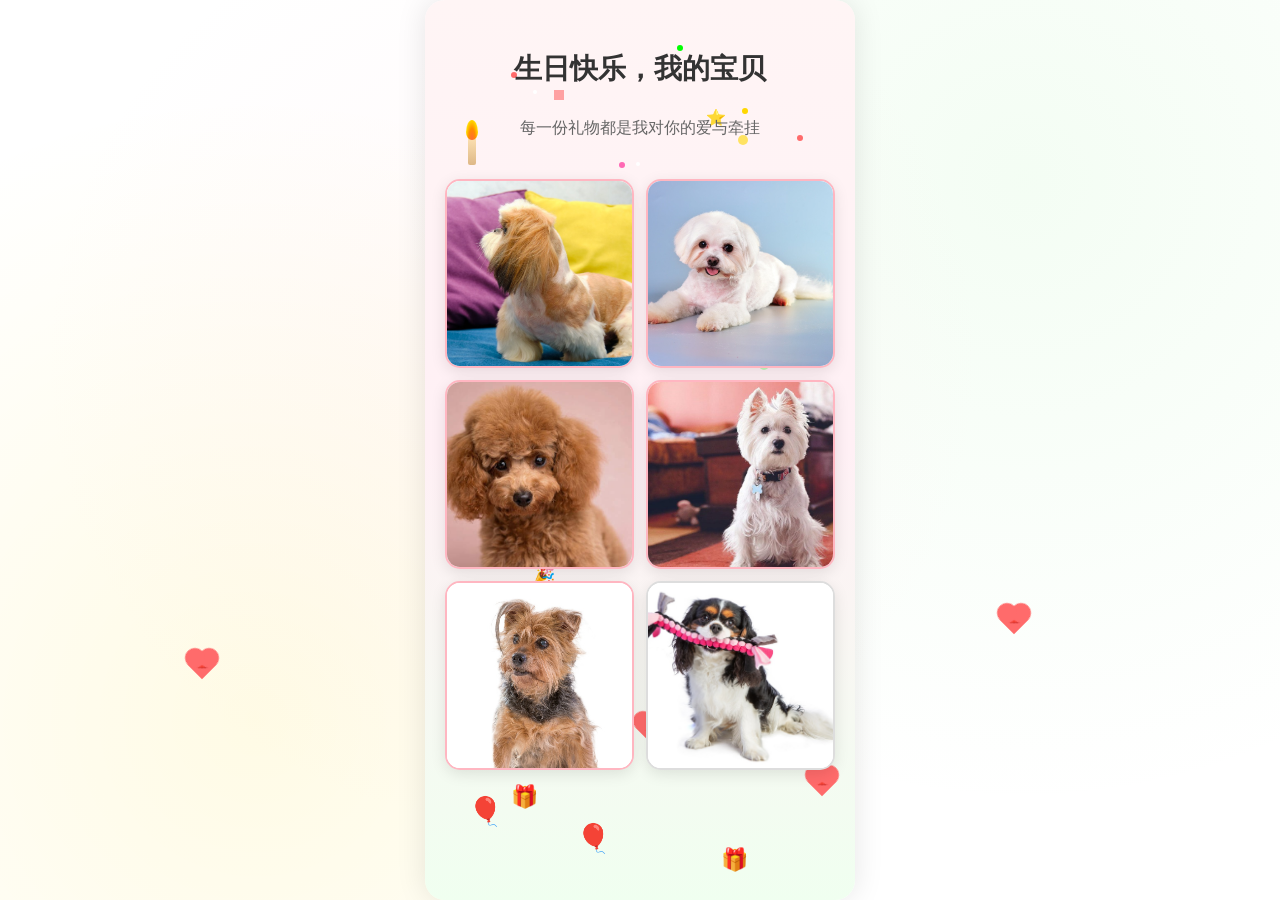
==== commit 9d5eabe2: "Resolve merge conflict and fix mobile click issue" ====
--- a/index.html
+++ b/index.html
@@ -13,19 +13,286 @@
         
         body {
             font-family: 'Arial', sans-serif;
-            background: linear-gradient(135deg, #ff9a9e 0%, #fad0c4 99%, #fad0c4 100%);
+            background: linear-gradient(135deg, #f9f5e9 0%, #e8f5e8 100%);
             min-height: 100vh;
             overflow-x: hidden;
-        }
-        
+            background-image:
+                radial-gradient(circle at 20% 80%, rgba(255, 215, 0, 0.1) 0%, transparent 50%),
+                radial-gradient(circle at 80% 20%, rgba(144, 238, 144, 0.1) 0%, transparent 50%),
+                radial-gradient(circle at 40% 40%, rgba(255, 192, 203, 0.1) 0%, transparent 50%);
+        }
+
         /* 主页面样式 */
         .main-container {
             max-width: 430px;
             margin: 0 auto;
             padding: 20px;
             min-height: 100vh;
-            background: rgba(255, 255, 255, 0.95);
+            background: linear-gradient(180deg, #fff5f5 0%, #fff0f5 50%, #f0fff0 100%);
             position: relative;
+            box-shadow: 0 0 30px rgba(0, 0, 0, 0.1);
+            border-radius: 20px;
+            overflow: hidden;
+        }
+
+        .birthday-bg {
+            position: absolute;
+            top: 0;
+            left: 0;
+            width: 100%;
+            height: 100%;
+            pointer-events: none;
+            z-index: 0;
+        }
+
+        .candle {
+            position: absolute;
+            width: 8px;
+            height: 30px;
+            background: linear-gradient(180deg, #ffe4b5 0%, #deb887 100%);
+            border-radius: 2px;
+        }
+
+        .candle::before {
+            content: '';
+            position: absolute;
+            top: -15px;
+            left: 50%;
+            transform: translateX(-50%);
+            width: 12px;
+            height: 20px;
+            background: radial-gradient(ellipse at bottom, #ff6b35 0%, #ff8c00 40%, #ffd700 70%, transparent 100%);
+            border-radius: 50% 50% 50% 50% / 60% 60% 40% 40%;
+            animation: flicker 0.5s ease-in-out infinite alternate;
+        }
+
+        @keyframes flicker {
+            0% { transform: translateX(-50%) scale(1) rotate(-2deg); opacity: 1; }
+            50% { transform: translateX(-50%) scale(1.1, 0.9) rotate(1deg); opacity: 0.9; }
+            100% { transform: translateX(-50%) scale(0.95, 1.05) rotate(-1deg); opacity: 1; }
+        }
+
+        .candle:nth-child(1) { top: 15%; left: 10%; }
+        .candle:nth-child(2) { top: 25%; right: 15%; }
+        .candle:nth-child(3) { top: 45%; left: 5%; }
+        .candle:nth-child(4) { top: 55%; right: 8%; }
+
+        .bell {
+            position: absolute;
+            font-size: 20px;
+            animation: swing 1s ease-in-out infinite;
+        }
+
+        @keyframes swing {
+            0%, 100% { transform: rotate(-15deg); }
+            50% { transform: rotate(15deg); }
+        }
+
+        .bell:nth-child(5) { top: 20%; left: 20%; animation-delay: 0.1s; }
+        .bell:nth-child(6) { top: 35%; right: 10%; animation-delay: 0.3s; }
+
+        .confetti {
+            position: absolute;
+            width: 10px;
+            height: 10px;
+            opacity: 0.6;
+        }
+
+        .confetti:nth-child(7) {
+            top: 10%;
+            left: 30%;
+            background: #ff6b6b;
+            animation: fall 3s linear infinite;
+        }
+
+        .confetti:nth-child(8) {
+            top: 15%;
+            right: 25%;
+            background: #ffd700;
+            border-radius: 50%;
+            animation: fall 4s linear infinite;
+            animation-delay: 0.5s;
+        }
+
+        .confetti:nth-child(9) {
+            top: 30%;
+            left: 15%;
+            background: #ff69b4;
+            animation: fall 3.5s linear infinite;
+            animation-delay: 1s;
+        }
+
+        .confetti:nth-child(10) {
+            top: 40%;
+            right: 20%;
+            background: #98fb98;
+            border-radius: 50%;
+            animation: fall 4.5s linear infinite;
+            animation-delay: 1.5s;
+        }
+
+        @keyframes fall {
+            0% { transform: translateY(-10px) rotate(0deg); opacity: 0; }
+            10% { opacity: 0.6; }
+            90% { opacity: 0.6; }
+            100% { transform: translateY(400px) rotate(360deg); opacity: 0; }
+        }
+
+        .star {
+            position: absolute;
+            font-size: 16px;
+            animation: twinkle 2s ease-in-out infinite;
+        }
+
+        @keyframes twinkle {
+            0%, 100% { opacity: 0.3; transform: scale(0.8); }
+            50% { opacity: 1; transform: scale(1.2); }
+        }
+
+        .star:nth-child(11) { top: 12%; right: 30%; animation-delay: 0.2s; }
+        .star:nth-child(12) { top: 50%; left: 8%; animation-delay: 0.7s; }
+        .star:nth-child(13) { top: 60%; right: 15%; animation-delay: 1.2s; }
+
+        .balloon {
+            position: absolute;
+            font-size: 28px;
+            animation: float 4s ease-in-out infinite;
+        }
+
+        @keyframes float {
+            0%, 100% { transform: translateY(0) rotate(-5deg); }
+            50% { transform: translateY(-15px) rotate(5deg); }
+        }
+
+        .balloon:nth-child(14) { bottom: 8%; left: 10%; animation-delay: 0s; }
+        .balloon:nth-child(15) { bottom: 15%; right: 12%; animation-delay: 0.5s; }
+        .balloon:nth-child(16) { bottom: 5%; left: 35%; animation-delay: 1s; }
+
+        .heart {
+            position: absolute;
+            font-size: 14px;
+            color: #ff6b6b;
+            animation: pulse 1.5s ease-in-out infinite;
+        }
+
+        @keyframes pulse {
+            0%, 100% { transform: scale(1); opacity: 0.6; }
+            50% { transform: scale(1.3); opacity: 1; }
+        }
+
+        .heart:nth-child(17) { bottom: 25%; left: 15%; animation-delay: 0.2s; }
+        .heart:nth-child(18) { bottom: 30%; right: 20%; animation-delay: 0.6s; }
+        .heart:nth-child(19) { bottom: 18%; left: 50%; animation-delay: 1s; }
+        .heart:nth-child(20) { bottom: 12%; right: 35%; animation-delay: 1.4s; }
+
+        .gift-box {
+            position: absolute;
+            font-size: 22px;
+            animation: bounce 2s ease-in-out infinite;
+        }
+
+        @keyframes bounce {
+            0%, 100% { transform: translateY(0); }
+            50% { transform: translateY(-10px); }
+        }
+
+        .gift-box:nth-child(21) { bottom: 3%; right: 25%; animation-delay: 0.3s; }
+        .gift-box:nth-child(22) { bottom: 10%; left: 20%; animation-delay: 0.8s; }
+
+        .party-hat {
+            position: absolute;
+            font-size: 18px;
+            animation: wiggle 2s ease-in-out infinite;
+        }
+
+        @keyframes wiggle {
+            0%, 100% { transform: rotate(-10deg); }
+            50% { transform: rotate(10deg); }
+        }
+
+        .party-hat:nth-child(23) { bottom: 35%; left: 25%; animation-delay: 0.4s; }
+        .party-hat:nth-child(24) { bottom: 28%; right: 30%; animation-delay: 0.9s; }
+
+        .firework {
+            position: absolute;
+            width: 6px;
+            height: 6px;
+            border-radius: 50%;
+            animation: firework-burst 2s ease-out infinite;
+        }
+
+        .firework::before,
+        .firework::after {
+            content: '';
+            position: absolute;
+            width: 100%;
+            height: 100%;
+            border-radius: 50%;
+        }
+
+        @keyframes firework-burst {
+            0% {
+                transform: scale(0);
+                opacity: 1;
+                box-shadow:
+                    0 0 #ff6b6b, 10px 0 #ff6b6b, -10px 0 #ff6b6b,
+                    0 10px #ff6b6b, 0 -10px #ff6b6b,
+                    7px 7px #ffd700, -7px -7px #ffd700,
+                    7px -7px #ffd700, -7px 7px #ffd700;
+            }
+            50% {
+                transform: scale(1);
+                opacity: 1;
+                box-shadow:
+                    0 0 #ff6b6b, 20px 0 #ff6b6b, -20px 0 #ff6b6b,
+                    0 20px #ff6b6b, 0 -20px #ff6b6b,
+                    14px 14px #ffd700, -14px -14px #ffd700,
+                    14px -14px #ffd700, -14px 14px #ffd700;
+            }
+            100% {
+                transform: scale(1.5);
+                opacity: 0;
+                box-shadow:
+                    0 0 transparent, 30px 0 transparent, -30px 0 transparent,
+                    0 30px transparent, 0 -30px transparent,
+                    21px 21px transparent, -21px -21px transparent,
+                    21px -21px transparent, -21px 21px transparent;
+            }
+        }
+
+        .firework:nth-child(25) { top: 8%; left: 20%; animation-delay: 0s; background: #ff6b6b; }
+        .firework:nth-child(26) { top: 12%; right: 25%; animation-delay: 0.6s; background: #ffd700; }
+        .firework:nth-child(27) { top: 18%; left: 45%; animation-delay: 1.2s; background: #ff69b4; }
+        .firework:nth-child(28) { top: 5%; right: 40%; animation-delay: 0.3s; background: #00ff00; }
+        .firework:nth-child(29) { top: 22%; left: 8%; animation-delay: 0.9s; background: #00bfff; }
+        .firework:nth-child(30) { top: 15%; right: 12%; animation-delay: 1.5s; background: #ff6b6b; }
+
+        .sparkle {
+            position: absolute;
+            width: 4px;
+            height: 4px;
+            background: #fff;
+            border-radius: 50%;
+            animation: sparkle-shine 1.5s ease-in-out infinite;
+        }
+
+        @keyframes sparkle-shine {
+            0%, 100% { opacity: 0; transform: scale(0); }
+            50% { opacity: 1; transform: scale(1); }
+        }
+
+        .sparkle:nth-child(31) { top: 10%; left: 25%; animation-delay: 0.1s; }
+        .sparkle:nth-child(32) { top: 20%; right: 30%; animation-delay: 0.4s; }
+        .sparkle:nth-child(33) { top: 8%; left: 60%; animation-delay: 0.7s; }
+        .sparkle:nth-child(34) { top: 25%; left: 40%; animation-delay: 1s; }
+        .sparkle:nth-child(35) { top: 18%; right: 50%; animation-delay: 1.3s; }
+        .sparkle:nth-child(36) { top: 30%; left: 15%; animation-delay: 0.2s; }
+        .sparkle:nth-child(37) { top: 35%; right: 25%; animation-delay: 0.5s; }
+        .sparkle:nth-child(38) { top: 28%; left: 55%; animation-delay: 0.8s; }
+
+        .main-container > *:not(.birthday-bg) {
+            position: relative;
+            z-index: 1;
         }
         
         h1 {
@@ -46,24 +313,115 @@
         .cards-container {
             display: grid;
             grid-template-columns: repeat(2, 1fr);
-            gap: 20px;
-            margin-bottom: 40px;
+            gap: 12px;
+            margin-bottom: 20px;
         }
         
         /* 卡片样式 */
         .gift-card {
             position: relative;
             width: 100%;
-            aspect-ratio: 3/4;
+            aspect-ratio: 1/1;
             border-radius: 15px;
             overflow: hidden;
             box-shadow: 0 4px 15px rgba(0, 0, 0, 0.1);
             cursor: pointer;
             transition: transform 0.3s ease;
+            background-color: #fff;
+            border: 2px solid #ffb6c1;
         }
         
         .gift-card:hover {
             transform: translateY(-5px);
+        }
+
+        /* 特殊礼物卡片样式 - 初始状态 */
+        .gift-card.special-gift {
+            border: 2px solid #ddd;
+            transition: all 0.5s ease;
+        }
+
+        /* 刮开后的金色光晕效果 */
+        .gift-card.special-gift.scratched {
+            border: 3px solid #ffd700;
+            box-shadow: 0 0 20px rgba(255, 215, 0, 0.5);
+            animation: specialGlow 2s ease-in-out infinite;
+        }
+
+        @keyframes specialGlow {
+            0%, 100% {
+                box-shadow: 0 0 20px rgba(255, 215, 0, 0.5), 0 0 40px rgba(255, 215, 0, 0.3);
+            }
+            50% {
+                box-shadow: 0 0 30px rgba(255, 215, 0, 0.8), 0 0 60px rgba(255, 215, 0, 0.5);
+            }
+        }
+
+        .special-badge {
+            position: absolute;
+            top: 5px;
+            right: 5px;
+            font-size: 20px;
+            opacity: 0;
+            transition: opacity 0.5s ease;
+            z-index: 5;
+        }
+
+        .gift-card.special-gift.scratched .special-badge {
+            opacity: 1;
+            animation: badgeBounce 1s ease-in-out infinite;
+        }
+
+        @keyframes badgeBounce {
+            0%, 100% { transform: scale(1) rotate(0deg); }
+            50% { transform: scale(1.2) rotate(10deg); }
+        }
+
+        /* 特殊礼物模态框效果 */
+        .gift-card.special-gift.modal-active {
+            position: fixed;
+            top: 50%;
+            left: 50%;
+            transform: translate(-50%, -50%) scale(1);
+            width: 90%;
+            max-width: 400px;
+            height: auto;
+            aspect-ratio: 1/1;
+            z-index: 2000;
+            animation: modalExpand 0.6s ease-out forwards;
+        }
+
+        @keyframes modalExpand {
+            0% {
+                transform: translate(-50%, -50%) scale(0.5);
+                opacity: 0;
+            }
+            50% {
+                transform: translate(-50%, -50%) scale(1.1);
+            }
+            100% {
+                transform: translate(-50%, -50%) scale(1);
+                opacity: 1;
+            }
+        }
+
+        /* 模态框遮罩层 */
+        .modal-overlay {
+            display: none;
+            position: fixed;
+            top: 0;
+            left: 0;
+            width: 100%;
+            height: 100%;
+            background: rgba(0, 0, 0, 0.7);
+            z-index: 1999;
+            opacity: 0;
+            transition: opacity 0.3s ease;
+        }
+
+        .modal-overlay.show {
+            display: block;
+            opacity: 1;
         }
         
         .card-image {
@@ -72,6 +430,26 @@
             object-fit: cover;
         }
         
+        /* 卡片内容 */
+        .card-content {
+            position: relative;
+            width: 100%;
+            height: 100%;
+            display: flex;
+            flex-direction: column;
+            align-items: center;
+            justify-content: center;
+            padding: 15px;
+            text-align: center;
+        }
+        
+        .card-icon {
+            font-size: 70px;
+            line-height: 1;
+        }
+        
+
+        
         /* 刮刮乐效果 */
         .scratch-overlay {
             position: absolute;
@@ -79,11 +457,93 @@
             left: 0;
             width: 100%;
             height: 100%;
-            background-image: url('[data-uri]');
-            background-size: 10px 10px;
             z-index: 10;
-            opacity: 0.9;
-        }
+            opacity: 1;
+            transition: opacity 0.5s ease;
+            background-size: cover;
+            background-position: center;
+            background-color: #fff;
+        }
+
+        /* 自定义狗狗覆盖层 */
+        .scratch-overlay.card1 {
+            background-image: url('images/Card Cover/1074137029872582679~tplv-be4g95zd3a-image.jpeg');
+        }
+
+        .scratch-overlay.card2 {
+            background-image: url('images/Card Cover/1721427659778686997~tplv-be4g95zd3a-image.jpeg');
+        }
+
+        .scratch-overlay.card3 {
+            background-image: url('images/Card Cover/2aaf4ccc4c0dff3f1ca4dad74bcd30a3~tplv-be4g95zd3a-image.jpeg');
+        }
+
+        .scratch-overlay.card4 {
+            background-image: url('images/Card Cover/2e49e2acd0df416356580b0864278e02~tplv-be4g95zd3a-image.jpeg');
+        }
+
+        .scratch-overlay.card5 {
+            background-image: url('images/Card Cover/936717592625545275~tplv-be4g95zd3a-image.jpeg');
+        }
+
+        .scratch-overlay.card6 {
+            background-image: url('images/Card Cover/949624132555505673~tplv-be4g95zd3a-image.jpeg');
+        }
+
+        /* 网格图案覆盖层 */
+        .scratch-overlay.grid {
+            background: linear-gradient(45deg, #ffb6c1 25%, #ffc0cb 25%, #ffc0cb 50%, #ffb6c1 50%, #ffb6c1 75%, #ffc0cb 75%, #ffc0cb 100%);
+            background-size: 28.28px 28.28px;
+            animation: scratchPattern 3s linear infinite;
+        }
+        
+        /* 粉色波点覆盖层 */
+        .scratch-overlay.polka {
+            background-image: radial-gradient(#ff69b4 2px, transparent 2px);
+            background-size: 20px 20px;
+            background-color: #ffb6c1;
+            animation: polkaPattern 4s linear infinite;
+        }
+        
+        /* 彩虹渐变覆盖层 */
+        .scratch-overlay.rainbow {
+            background: linear-gradient(45deg, #ff6b6b, #4ecdc4, #45b7d1, #ff9ff3, #feca57, #ff6b6b);
+            background-size: 400% 400%;
+            animation: rainbowGradient 8s ease infinite;
+        }
+        
+        /* 动画效果 */
+        @keyframes scratchPattern {
+            0% {
+                background-position: 0 0;
+            }
+            100% {
+                background-position: 28.28px 28.28px;
+            }
+        }
+        
+        @keyframes polkaPattern {
+            0% {
+                background-position: 0 0;
+            }
+            100% {
+                background-position: 20px 20px;
+            }
+        }
+        
+        @keyframes rainbowGradient {
+            0% {
+                background-position: 0% 50%;
+            }
+            50% {
+                background-position: 100% 50%;
+            }
+            100% {
+                background-position: 0% 50%;
+            }
+        }
+        
+
         
         .scratch-area {
             position: absolute;
@@ -270,54 +730,110 @@
 <body>
     <!-- 主页面 -->
     <div class="main-container">
+        <div class="birthday-bg">
+            <div class="candle"></div>
+            <div class="candle"></div>
+            <div class="candle"></div>
+            <div class="candle"></div>
+            <div class="bell">🔔</div>
+            <div class="bell">🔔</div>
+            <div class="confetti"></div>
+            <div class="confetti"></div>
+            <div class="confetti"></div>
+            <div class="confetti"></div>
+            <div class="star">⭐</div>
+            <div class="star">⭐</div>
+            <div class="star">⭐</div>
+            <div class="balloon">🎈</div>
+            <div class="balloon">🎈</div>
+            <div class="balloon">🎈</div>
+            <div class="heart">❤️</div>
+            <div class="heart">❤️</div>
+            <div class="heart">❤️</div>
+            <div class="heart">❤️</div>
+            <div class="gift-box">🎁</div>
+            <div class="gift-box">🎁</div>
+            <div class="party-hat">🎉</div>
+            <div class="party-hat">🎊</div>
+            <div class="firework"></div>
+            <div class="firework"></div>
+            <div class="firework"></div>
+            <div class="firework"></div>
+            <div class="firework"></div>
+            <div class="firework"></div>
+            <div class="sparkle"></div>
+            <div class="sparkle"></div>
+            <div class="sparkle"></div>
+            <div class="sparkle"></div>
+            <div class="sparkle"></div>
+            <div class="sparkle"></div>
+            <div class="sparkle"></div>
+            <div class="sparkle"></div>
+        </div>
         <h1>生日快乐，我的宝贝</h1>
         <p class="subtitle">每一份礼物都是我对你的爱与牵挂</p>
         
         <div class="cards-container">
             <!-- 生日蛋糕卡片 -->
             <div class="gift-card" data-id="cake">
-                <img src="https://picsum.photos/seed/cake/400/600" alt="生日蛋糕" class="card-image">
-                <div class="scratch-overlay"></div>
+                <div class="card-content">
+                    <div class="card-icon">🎂</div>
+                </div>
+                <div class="scratch-overlay card1"></div>
                 <div class="scratch-area"></div>
             </div>
-            
-            <!-- lululemon瑜伽裤卡片 -->
-            <div class="gift-card" data-id="yoga">
-                <img src="https://picsum.photos/seed/yoga/400/600" alt="lululemon瑜伽裤" class="card-image">
-                <div class="scratch-overlay"></div>
+
+            <!-- 高跟鞋卡片 -->
+            <div class="gift-card" data-id="heels">
+                <div class="card-content">
+                    <div class="card-icon">👠</div>
+                </div>
+                <div class="scratch-overlay card2"></div>
                 <div class="scratch-area"></div>
             </div>
-            
+
+            <!-- 瑜伽服卡片 -->
+            <div class="gift-card" data-id="yoga">
+                <div class="card-content">
+                    <div class="card-icon">🧘‍♀️</div>
+                </div>
+                <div class="scratch-overlay card3"></div>
+                <div class="scratch-area"></div>
+            </div>
+
+            <!-- 舞蹈视频卡片 -->
+            <div class="gift-card" data-id="video">
+                <div class="card-content">
+                    <div class="card-icon">💃</div>
+                </div>
+                <div class="scratch-overlay card4"></div>
+                <div class="scratch-area"></div>
+            </div>
+
             <!-- 防晒口罩卡片 -->
             <div class="gift-card" data-id="mask">
-                <img src="https://picsum.photos/seed/mask/400/600" alt="防晒口罩" class="card-image">
-                <div class="scratch-overlay"></div>
+                <div class="card-content">
+                    <div class="card-icon">🌞</div>
+                </div>
+                <div class="scratch-overlay card5"></div>
                 <div class="scratch-area"></div>
             </div>
-            
-            <!-- 高跟鞋卡片 -->
-            <div class="gift-card" data-id="heels">
-                <img src="https://picsum.photos/seed/heels/400/600" alt="高跟鞋" class="card-image">
-                <div class="scratch-overlay"></div>
+
+            <!-- 特殊礼物卡片 -->
+            <div class="gift-card special-gift" data-id="special">
+                <div class="card-content">
+                    <div class="card-icon">🎁</div>
+                </div>
+                <div class="scratch-overlay card6"></div>
                 <div class="scratch-area"></div>
-            </div>
-            
-            <!-- 视频卡片 -->
-            <div class="gift-card" data-id="video">
-                <img src="https://picsum.photos/seed/video/400/600" alt="视频" class="card-image">
-                <div class="scratch-overlay"></div>
-                <div class="scratch-area"></div>
-            </div>
-            
-            <!-- 爱情quiz卡片 -->
-            <div class="gift-card" data-id="quiz">
-                <img src="https://picsum.photos/seed/quiz/400/600" alt="爱情quiz" class="card-image">
-                <div class="scratch-overlay"></div>
-                <div class="scratch-area"></div>
+                <div class="special-badge">✨</div>
             </div>
         </div>
     </div>
-    
+
+    <!-- 特殊礼物模态框遮罩层 -->
+    <div class="modal-overlay" id="specialModalOverlay"></div>
+
     <!-- 详情页 -->
     <div class="detail-page" id="detailPage">
         <span class="close-btn" onclick="closeDetail()">&times;</span>
@@ -340,9 +856,9 @@
                 image: "https://picsum.photos/seed/cake/800/600"
             },
             yoga: {
-                title: "Lululemon瑜伽裤",
-                description: "知道你喜欢运动，特意为你挑选了这条Lululemon瑜伽裤。它不仅舒适透气，更能展现你优美的曲线。希望你在运动时能感受到我的陪伴。",
-                image: "https://picsum.photos/seed/yoga/800/600"
+                title: "瑜伽服",
+                description: "知道你喜欢运动，特意为你挑选了这套瑜伽服。它不仅舒适透气，更能展现你优美的曲线。希望你在运动时能感受到我的陪伴。",
+                image: "images/yoga/_cgi-bin_mmwebwx-bin_webwxgetmsgimg__&MsgID=677578481529762707&skey=@crypt_e629852_9c547e47981c5c42c902bdc81ec6ca4d&mmweb_appid=wx_webfilehelper.jfif"
             },
             mask: {
                 title: "防晒口罩",
@@ -355,110 +871,132 @@
                 image: "https://picsum.photos/seed/heels/800/600"
             },
             video: {
-                title: "专属视频",
-                description: "这是我为你精心制作的视频，记录了我们在一起的美好时光。每一个画面都承载着我对你的爱，希望你能感受到我的用心。",
+                title: "专属舞蹈视频",
+                description: "这是我为你精心准备的舞蹈视频，每一个动作都承载着我对你的爱，希望你能感受到我的用心。",
                 isVideo: true,
-                videoUrl: "https://www.youtube.com/embed/dQw4w9WgXcQ"
+                videoUrl: "images/video/637875996.mp4"
             },
-            quiz: {
-                title: "爱情Quiz",
-                description: "来测试一下我们的默契吧！看看你对我了解多少，每一个问题都藏着我对你的爱。",
-                isQuiz: true
+            special: {
+                title: "神秘特别礼物",
+                description: "这是一份独一无二的惊喜！它代表着我们之间的特殊纽带，是我为你精心挑选的最特别的礼物。",
+                image: "images/Card Cover/949624132555505673~tplv-be4g95zd3a-image.jpeg",
+                isSpecial: true
             }
         };
         
-        // 刮刮乐效果
+        // 刮刮乐功能
         document.querySelectorAll('.scratch-area').forEach(area => {
+            const card = area.closest('.gift-card');
+            const overlay = card.querySelector('.scratch-overlay');
             let isScratching = false;
-            
+            let scratchProgress = 0;
+
             // 鼠标事件
             area.addEventListener('mousedown', function(e) {
                 isScratching = true;
+                area.dataset.scratching = 'true';
                 scratch(e);
             });
-            
+
             document.addEventListener('mousemove', function(e) {
                 if (isScratching) {
                     scratch(e);
                 }
             });
-            
+
             document.addEventListener('mouseup', function() {
                 isScratching = false;
+                setTimeout(() => { area.dataset.scratching = 'false'; }, 100);
             });
-            
+
             // 触摸事件
             area.addEventListener('touchstart', function(e) {
                 isScratching = true;
+                area.dataset.scratching = 'true';
                 scratch(e.touches[0]);
+                e.preventDefault();
             });
-            
-            document.addEventListener('touchmove', function(e) {
+
+            area.addEventListener('touchmove', function(e) {
                 if (isScratching) {
+                    scratch(e.touches[0]);
                     e.preventDefault();
-                    scratch(e.touches[0]);
                 }
             });
-            
-            document.addEventListener('touchend', function() {
+
+            area.addEventListener('touchend', function() {
                 isScratching = false;
+                setTimeout(() => { area.dataset.scratching = 'false'; }, 100);
             });
-            
+
             function scratch(e) {
-                const overlay = area.parentElement.querySelector('.scratch-overlay');
                 const rect = overlay.getBoundingClientRect();
                 const x = e.clientX;
                 const y = e.clientY;
-                
+
                 // 计算相对于overlay的位置
                 const relativeX = x - rect.left;
                 const relativeY = y - rect.top;
-                
-                // 创建刮开效果
+
+                // 创建刮开效果 - 使用白色圆形div
                 const circle = document.createElement('div');
                 circle.style.position = 'absolute';
                 circle.style.width = '60px';
                 circle.style.height = '60px';
                 circle.style.borderRadius = '50%';
-                circle.style.backgroundColor = 'rgba(255, 255, 255, 0.9)';
+                circle.style.backgroundColor = 'rgba(255, 255, 255, 0.95)';
                 circle.style.left = (relativeX - 30) + 'px';
                 circle.style.top = (relativeY - 30) + 'px';
                 circle.style.pointerEvents = 'none';
                 circle.style.zIndex = '15';
-                
+
                 overlay.appendChild(circle);
-                
-                // 检查是否刮开了大部分区域
-                checkScratchProgress(overlay);
+
+                // 计算刮开进度
+                scratchProgress += 0.8;
+                if (scratchProgress >= 60) {
+                    // 刮开完成，显示卡片内容
+                    overlay.style.opacity = '0';
+                    overlay.style.pointerEvents = 'none';
+
+                    // 同时隐藏刮擦区域，确保点击事件能传递到卡片
+                    area.style.display = 'none';
+
+                    // 检查是否是特殊礼物卡片
+                    if (card.classList.contains('special-gift')) {
+                        // 添加金色光晕效果
+                        card.classList.add('scratched');
+                    }
+
+                    // 所有卡片都添加放大效果
+                    card.classList.add('enlarged');
+
+                    // 2秒后移除放大效果
+                    setTimeout(() => {
+                        card.classList.remove('enlarged');
+                    }, 2000);
+                }
             }
         });
-        
-        function checkScratchProgress(overlay) {
-            // 简单检测：如果刮开了一定数量的圆圈，就移除覆盖层
-            const circles = overlay.querySelectorAll('div');
-            if (circles.length > 20) {
-                overlay.style.opacity = '0';
-                setTimeout(() => {
-                    overlay.style.display = 'none';
-                    // 同时隐藏刮擦区域，确保点击事件能传递到卡片
-                    const scratchArea = overlay.parentElement.querySelector('.scratch-area');
-                    if (scratchArea) {
-                        scratchArea.style.display = 'none';
-                    }
-                }, 500);
-            }
-        }
-        
         // 卡片点击事件
         document.querySelectorAll('.gift-card').forEach(card => {
-            card.addEventListener('click', function() {
+            const area = card.querySelector('.scratch-area');
+
+            card.addEventListener('click', function(e) {
+                // 如果正在刮擦，不触发点击
+                if (area.dataset.scratching === 'true') {
+                    return;
+                }
+
+                const overlay = this.querySelector('.scratch-overlay');
+                // 只有当刮开覆盖层后才能点击进入详情
+                // 检查opacity是否为0（刮开后的状态）
+                if (overlay && overlay.style.opacity !== '0') {
+                    return; // 刮开覆盖层之前不允许点击
+                }
+
                 const giftId = this.dataset.id;
-                if (giftId === 'video') {
-                    // 视频需要密码
-                    showPasswordPrompt();
-                } else {
-                    showDetail(giftId);
-                }
+                showDetail(giftId);
             });
         });
         
@@ -472,45 +1010,30 @@
                 content = `
                     <h2 class="detail-title">${gift.title}</h2>
                     <div class="video-container">
-                        <iframe src="${gift.videoUrl}" frameborder="0" allowfullscreen></iframe>
+                        <video controls autoplay style="width: 100%; border-radius: 10px;">
+                            <source src="${gift.videoUrl}" type="video/mp4">
+                            您的浏览器不支持视频播放
+                        </video>
                     </div>
                     <p class="detail-description">${gift.description}</p>
                 `;
-            } else if (gift.isQuiz) {
+            } else if (gift.isSpecial) {
                 content = `
                     <h2 class="detail-title">${gift.title}</h2>
-                    <p class="detail-description">${gift.description}</p>
-                    <div class="quiz-container">
-                        <div class="quiz-question">
-                            <h3>1. 我最喜欢的颜色是什么？</h3>
-                            <div class="quiz-options">
-                                <div class="quiz-option" data-correct="true">粉色</div>
-                                <div class="quiz-option">蓝色</div>
-                                <div class="quiz-option">绿色</div>
-                                <div class="quiz-option">紫色</div>
-                            </div>
+                    <div class="special-gift-container" style="text-align: center; padding: 20px;">
+                        <div style="font-size: 80px; margin: 20px 0; animation: giftPulse 1.5s ease-in-out infinite;">🎁</div>
+                        <p class="detail-description" style="font-size: 18px; color: #ff6b6b; font-weight: bold;">${gift.description}</p>
+                        <div style="margin-top: 30px; padding: 20px; background: linear-gradient(135deg, #fff5f5, #fff0f5); border-radius: 15px; border: 2px dashed #ffb6c1;">
+                            <p style="font-size: 16px; color: #666;">💝 请查看你的实体礼物包裹</p>
+                            <p style="font-size: 14px; color: #999; margin-top: 10px;">这份数字卡片只是预告，真正的惊喜正在等待你！</p>
                         </div>
-                        <div class="quiz-question">
-                            <h3>2. 我们第一次见面的地方是？</h3>
-                            <div class="quiz-options">
-                                <div class="quiz-option">咖啡店</div>
-                                <div class="quiz-option" data-correct="true">图书馆</div>
-                                <div class="quiz-option">公园</div>
-                                <div class="quiz-option">电影院</div>
-                            </div>
-                        </div>
-                        <div class="quiz-question">
-                            <h3>3. 我最爱的食物是？</h3>
-                            <div class="quiz-options">
-                                <div class="quiz-option">火锅</div>
-                                <div class="quiz-option">寿司</div>
-                                <div class="quiz-option" data-correct="true">意大利面</div>
-                                <div class="quiz-option">烧烤</div>
-                            </div>
-                        </div>
-                        <button class="quiz-submit" onclick="submitQuiz()">提交答案</button>
-                        <div id="quizResult" style="margin-top: 20px;"></div>
                     </div>
+                    <style>
+                        @keyframes giftPulse {
+                            0%, 100% { transform: scale(1); }
+                            50% { transform: scale(1.1); }
+                        }
+                    </style>
                 `;
             } else {
                 content = `
@@ -530,54 +1053,6 @@
         }
         
         // 显示密码提示
-        function showPasswordPrompt() {
-            const detailContent = document.getElementById('detailContent');
-            detailContent.innerHTML = `
-                <h2 class="detail-title">输入密码查看视频</h2>
-                <div class="password-container">
-                    <input type="password" class="password-input" id="passwordInput" placeholder="请输入密码">
-                    <br>
-                    <button class="password-btn" onclick="checkPassword()">确定</button>
-                    <p id="passwordError" style="color: red; margin-top: 10px;"></p>
-                </div>
-            `;
-            document.getElementById('detailPage').style.display = 'block';
-        }
-        
-        // 检查密码
-        function checkPassword() {
-            const password = document.getElementById('passwordInput').value;
-            if (password === '123456') {
-                showDetail('video');
-            } else {
-                document.getElementById('passwordError').textContent = '密码错误，请重试';
-            }
-        }
-        
-        // 提交quiz
-        function submitQuiz() {
-            let score = 0;
-            const options = document.querySelectorAll('.quiz-option');
-            
-            options.forEach(option => {
-                if (option.classList.contains('selected') && option.dataset.correct === 'true') {
-                    score++;
-                }
-            });
-            
-            const result = document.getElementById('quizResult');
-            result.innerHTML = `你的得分是：${score}/3！${score === 3 ? '太棒了，你是最了解我的人！' : '继续加油，我们还有更多时间去了解彼此。'}`;
-        }
-        
-        // 选择quiz选项
-        document.addEventListener('click', function(e) {
-            if (e.target.classList.contains('quiz-option')) {
-                const options = e.target.parentElement.querySelectorAll('.quiz-option');
-                options.forEach(opt => opt.classList.remove('selected'));
-                e.target.classList.add('selected');
-            }
-        });
-        
         // 爱心动画
         document.addEventListener('click', function(e) {
             createHeart(e.clientX, e.clientY);
